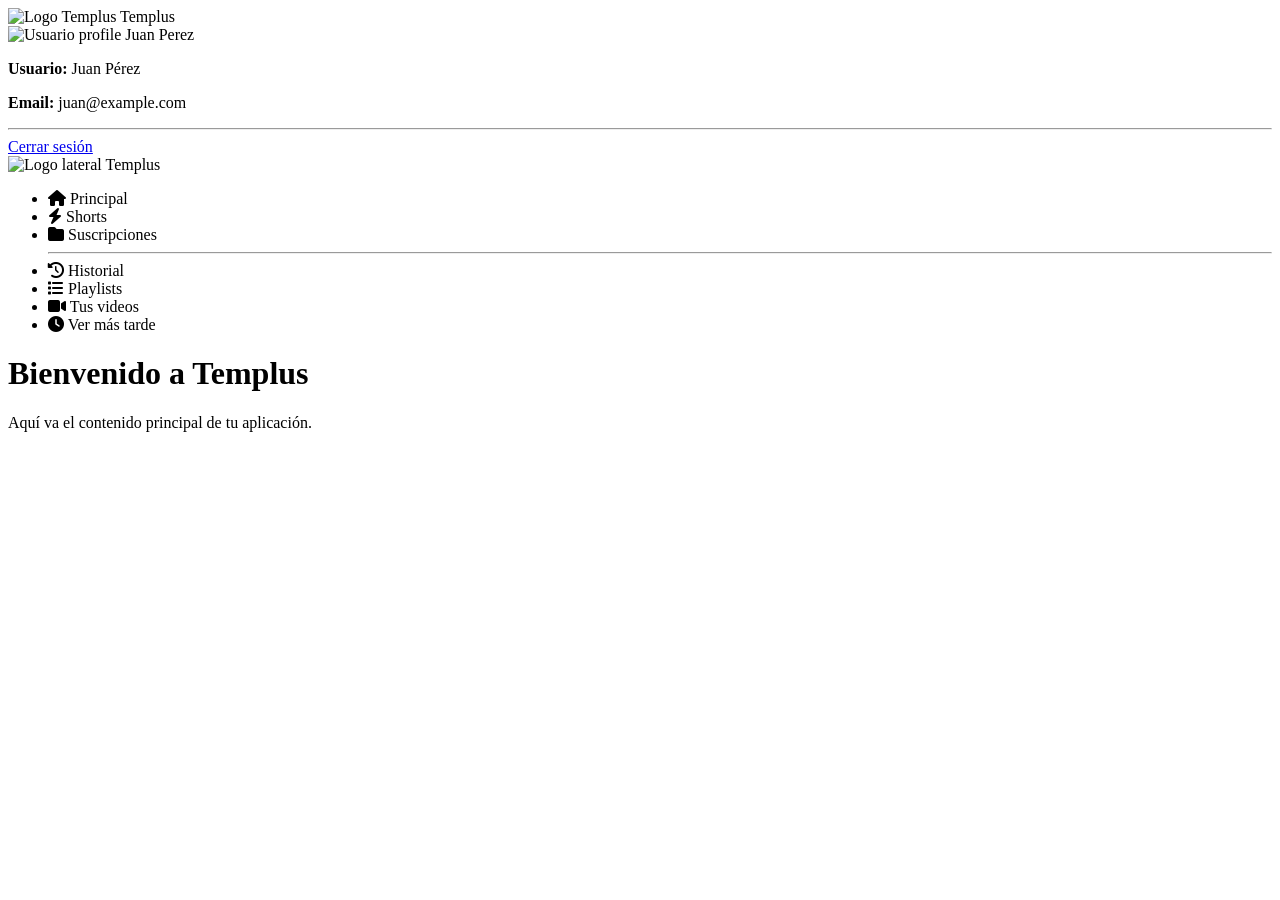
==== templus-main/pages/estudiante.html @ c8cb822f "Versión 2 del proyecto" ====
<!DOCTYPE html>
<html lang="es">
<head>
    <meta charset="UTF-8">
    <title>Templus</title>
    <link rel="stylesheet" href="estudiante.css">
    <link rel="stylesheet" href="https://cdnjs.cloudflare.com/ajax/libs/font-awesome/6.4.0/css/all.min.css">
</head>
<body>

    <!-- HEADER -->
    <header class="encabezado">
        <div class="logo-header">
            <img src="descarga.png" alt="Logo Templus">
            <span>Templus</span>
        </div>
        <div class="usuario-header" onclick="toggleMenu()">
    <img src="JUANPEREZ.avif" alt="Usuario">
    <span> profile Juan Perez</span>
    <div class="menu-desplegable" id="menuUsuario">
        <p><strong>Usuario:</strong> Juan Pérez</p>
        <p><strong>Email:</strong> juan@example.com</p>
        <hr>
        <a href="#">Cerrar sesión</a>
    </div>
</div>

    </header>

    <!-- MENÚ LATERAL -->
    <aside class="sidebar">
        <div class="logo">
            <img src="logo.png" alt="Logo lateral">
            <span>Templus</span>
        </div>
        <nav>
            <ul>
                <li><i class="fas fa-home"></i> Principal</li>
                <li><i class="fas fa-bolt"></i> Shorts</li>
                <li><i class="fas fa-folder"></i> Suscripciones</li>
                <hr>
                <li><i class="fas fa-history"></i> Historial</li>
                <li><i class="fas fa-list"></i> Playlists</li>
                <li><i class="fas fa-video"></i> Tus videos</li>
                <li><i class="fas fa-clock"></i> Ver más tarde</li>
            </ul>
        </nav>
    </aside>

    <!-- CONTENIDO PRINCIPAL -->
    <main class="contenido">
        <h1>Bienvenido a Templus</h1>
        <p>Aquí va el contenido principal de tu aplicación.</p>
    </main>

</body>
<script>
    function toggleMenu() {
        const menu = document.getElementById("menuUsuario");
        menu.style.display = (menu.style.display === "block") ? "none" : "block";
    }

    // Cerrar el menú si se hace clic fuera de él
    window.addEventListener("click", function(e) {
        const userBtn = document.querySelector(".usuario-header");
        const menu = document.getElementById("menuUsuario");

        if (!userBtn.contains(e.target)) {
            menu.style.display = "none";
        }
    });
</script>

</html>
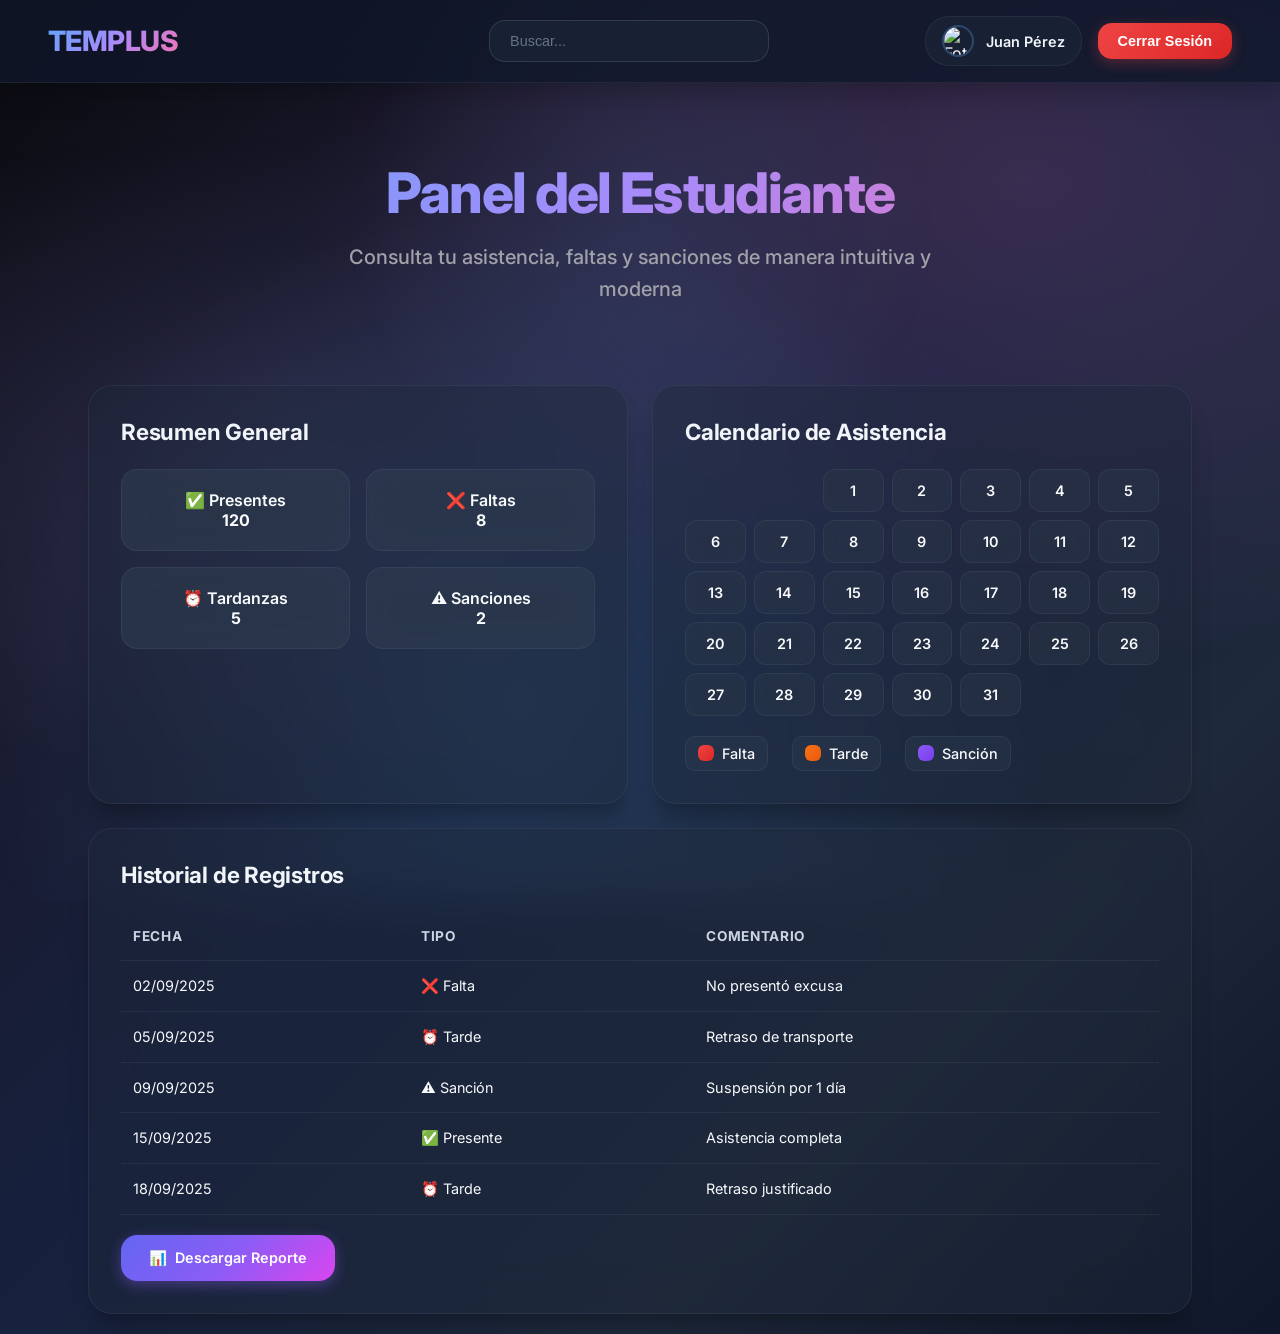
==== commit 5a69b844: "Agrego cambios de organizacion de carpetas" ====
--- a/templus-main/pages/estudiante.html
+++ b/templus-main/pages/estudiante.html
@@ -2,73 +2,86 @@
 <html lang="es">
 <head>
     <meta charset="UTF-8">
-    <title>Templus</title>
-    <link rel="stylesheet" href="estudiante.css">
-    <link rel="stylesheet" href="https://cdnjs.cloudflare.com/ajax/libs/font-awesome/6.4.0/css/all.min.css">
+    <meta name="viewport" content="width=device-width, initial-scale=1.0">
+    <title>Estudiante</title>
+    <link rel="stylesheet" href="../styles/estudiante.css">
 </head>
 <body>
+  <!-- NAVBAR -->
+  <nav>
+    <div class="logo">TEMPLUS</div>
+    <div class="nav-links">
+     
+    </div>
+    <input type="text" class="search-box" placeholder="Buscar...">
+    <div class="user-section">
+      <div class="user-info" onclick="toggleDropdown()">
+        <img src="https://i.pravatar.cc/150?img=3" alt="Foto Usuario">
+        <span class="user-name">Juan Pérez</span>
+      </div>
+      <button class="logout-btn">Cerrar Sesión</button>
+    </div>
+  </nav>
 
-    <!-- HEADER -->
-    <header class="encabezado">
-        <div class="logo-header">
-            <img src="descarga.png" alt="Logo Templus">
-            <span>Templus</span>
-        </div>
-        <div class="usuario-header" onclick="toggleMenu()">
-    <img src="JUANPEREZ.avif" alt="Usuario">
-    <span> profile Juan Perez</span>
-    <div class="menu-desplegable" id="menuUsuario">
-        <p><strong>Usuario:</strong> Juan Pérez</p>
-        <p><strong>Email:</strong> juan@example.com</p>
-        <hr>
-        <a href="#">Cerrar sesión</a>
-    </div>
-</div>
+  <!-- Dropdown con info estudiante -->
+  <div class="dropdown" id="dropdown">
+    <img src="https://i.pravatar.cc/150?img=3" alt="Foto Usuario">
+    <h3>Juan Pérez</h3>
+    <p><b>Documento:</b> 123456789</p>
+    <p><b>Correo:</b> juan.perez@correo.com</p>
+    <p><b>Grado:</b> 11°</p>
+    <p><b>Grupo:</b> A</p>
+    <p><b>Estado:</b> ✅ Activo</p>
+  </div>
 
-    </header>
+  <!-- HEADER DEL DASHBOARD -->
+  <header>
+    <h1>Panel del Estudiante</h1>
+    <p>Consulta tu asistencia, faltas y sanciones de manera intuitiva y moderna</p>
+  </header>
 
-    <!-- MENÚ LATERAL -->
-    <aside class="sidebar">
-        <div class="logo">
-            <img src="logo.png" alt="Logo lateral">
-            <span>Templus</span>
-        </div>
-        <nav>
-            <ul>
-                <li><i class="fas fa-home"></i> Principal</li>
-                <li><i class="fas fa-bolt"></i> Shorts</li>
-                <li><i class="fas fa-folder"></i> Suscripciones</li>
-                <hr>
-                <li><i class="fas fa-history"></i> Historial</li>
-                <li><i class="fas fa-list"></i> Playlists</li>
-                <li><i class="fas fa-video"></i> Tus videos</li>
-                <li><i class="fas fa-clock"></i> Ver más tarde</li>
-            </ul>
-        </nav>
-    </aside>
+  <!-- MAIN -->
+  <main class="container">
+    <!-- Resumen -->
+    <section class="card">
+      <h2>Resumen General</h2>
+      <div class="stats">
+        <div class="stat">✅ Presentes<br><strong>120</strong></div>
+        <div class="stat">❌ Faltas<br><strong>8</strong></div>
+        <div class="stat">⏰ Tardanzas<br><strong>5</strong></div>
+        <div class="stat">⚠️ Sanciones<br><strong>2</strong></div>
+      </div>
+    </section>
 
-    <!-- CONTENIDO PRINCIPAL -->
-    <main class="contenido">
-        <h1>Bienvenido a Templus</h1>
-        <p>Aquí va el contenido principal de tu aplicación.</p>
-    </main>
+    <!-- Calendario -->
+    <section class="card">
+      <h2>Calendario de Asistencia</h2>
+      <div id="calendar"></div>
+      <div class="legend">
+        <span><div style="background:linear-gradient(135deg, #ef4444, #dc2626);"></div> Falta</span>
+        <span><div style="background:linear-gradient(135deg, #f97316, #ea580c);"></div> Tarde</span>
+        <span><div style="background:linear-gradient(135deg, #8b5cf6, #7c3aed);"></div> Sanción</span>
+      </div>
+    </section>
 
+    <!-- Historial -->
+    <section class="card" style="grid-column: span 2;">
+      <h2>Historial de Registros</h2>
+      <table>
+        <tr><th>Fecha</th><th>Tipo</th><th>Comentario</th></tr>
+        <tr><td>02/09/2025</td><td>❌ Falta</td><td>No presentó excusa</td></tr>
+        <tr><td>05/09/2025</td><td>⏰ Tarde</td><td>Retraso de transporte</td></tr>
+        <tr><td>09/09/2025</td><td>⚠️ Sanción</td><td>Suspensión por 1 día</td></tr>
+        <tr><td>15/09/2025</td><td>✅ Presente</td><td>Asistencia completa</td></tr>
+        <tr><td>18/09/2025</td><td>⏰ Tarde</td><td>Retraso justificado</td></tr>
+      </table>
+      <a href="#" class="btn">
+        <span>📊</span>
+        Descargar Reporte
+      </a>
+    </section>
+  </main>
+    
+    <script src="../js/estudiante.js"></script>
 </body>
-<script>
-    function toggleMenu() {
-        const menu = document.getElementById("menuUsuario");
-        menu.style.display = (menu.style.display === "block") ? "none" : "block";
-    }
-
-    // Cerrar el menú si se hace clic fuera de él
-    window.addEventListener("click", function(e) {
-        const userBtn = document.querySelector(".usuario-header");
-        const menu = document.getElementById("menuUsuario");
-
-        if (!userBtn.contains(e.target)) {
-            menu.style.display = "none";
-        }
-    });
-</script>
-
-</html>
+</html>
--- a/templus-main/styles/estudiante.css
+++ b/templus-main/styles/estudiante.css
@@ -0,0 +1,591 @@
+@import url('https://fonts.googleapis.com/css2?family=Inter:wght@300;400;500;600;700;800&display=swap');
+    
+    * {
+      margin: 0;
+      padding: 0;
+      box-sizing: border-box;
+    }
+
+    body {
+      font-family: 'Inter', -apple-system, BlinkMacSystemFont, 'Segoe UI', Roboto, sans-serif;
+      background: linear-gradient(135deg, #0a0a0f 0%, #1a1a2e 25%, #16213e 50%, #1e293b 75%, #0f172a 100%);
+      color: #f8fafc;
+      overflow-x: hidden;
+      position: relative;
+    }
+
+    body::before {
+      content: '';
+      position: fixed;
+      top: 0;
+      left: 0;
+      width: 100%;
+      height: 100%;
+      background: 
+        radial-gradient(ellipse at 20% 50%, rgba(120, 119, 198, 0.15) 0%, transparent 50%),
+        radial-gradient(ellipse at 80% 20%, rgba(255, 119, 198, 0.15) 0%, transparent 50%),
+        radial-gradient(ellipse at 40% 80%, rgba(120, 200, 255, 0.15) 0%, transparent 50%);
+      pointer-events: none;
+      z-index: -1;
+    }
+
+    /* ====== NAVBAR ====== */
+    nav {
+      display: flex;
+      justify-content: space-between;
+      align-items: center;
+      padding: 16px 48px;
+      background: rgba(15, 23, 42, 0.8);
+      backdrop-filter: blur(24px);
+      border-bottom: 1px solid rgba(148, 163, 184, 0.1);
+      position: sticky;
+      top: 0;
+      z-index: 1000;
+      box-shadow: 0 4px 32px rgba(0, 0, 0, 0.3);
+    }
+
+    .logo {
+      font-size: 1.75rem;
+      font-weight: 800;
+      background: linear-gradient(135deg, #60a5fa, #a78bfa, #f472b6);
+      -webkit-background-clip: text;
+      -webkit-text-fill-color: transparent;
+      background-clip: text;
+      letter-spacing: -0.02em;
+      transition: all 0.3s ease;
+    }
+
+    .logo:hover {
+      transform: scale(1.05);
+      filter: drop-shadow(0 0 20px rgba(96, 165, 250, 0.5));
+    }
+
+    .nav-links {
+      display: flex;
+      gap: 32px;
+      align-items: center;
+    }
+
+    .nav-links a {
+      text-decoration: none;
+      color: #cbd5e1;
+      font-weight: 500;
+      font-size: 0.9rem;
+      position: relative;
+      padding: 8px 16px;
+      border-radius: 12px;
+      transition: all 0.3s cubic-bezier(0.4, 0, 0.2, 1);
+      letter-spacing: -0.01em;
+    }
+
+    .nav-links a::before {
+      content: '';
+      position: absolute;
+      top: 0;
+      left: 0;
+      right: 0;
+      bottom: 0;
+      background: linear-gradient(135deg, rgba(96, 165, 250, 0.1), rgba(167, 139, 250, 0.1));
+      border-radius: 12px;
+      opacity: 0;
+      transform: scale(0.8);
+      transition: all 0.3s cubic-bezier(0.4, 0, 0.2, 1);
+    }
+
+    .nav-links a:hover::before {
+      opacity: 1;
+      transform: scale(1);
+    }
+
+    .nav-links a:hover {
+      color: #f8fafc;
+      transform: translateY(-1px);
+    }
+
+    .search-box {
+      padding: 12px 20px;
+      border-radius: 16px;
+      border: 1px solid rgba(148, 163, 184, 0.2);
+      outline: none;
+      background: rgba(30, 41, 59, 0.6);
+      backdrop-filter: blur(16px);
+      color: #f8fafc;
+      font-size: 0.9rem;
+      transition: all 0.3s ease;
+      width: 280px;
+    }
+
+    .search-box::placeholder {
+      color: #64748b;
+    }
+
+    .search-box:focus {
+      border-color: rgba(96, 165, 250, 0.5);
+      box-shadow: 0 0 0 4px rgba(96, 165, 250, 0.1), 0 8px 25px rgba(0, 0, 0, 0.15);
+      transform: translateY(-1px);
+    }
+
+    /* ====== USER SECTION ====== */
+    .user-section {
+      display: flex;
+      align-items: center;
+      gap: 16px;
+    }
+
+    .user-info {
+      display: flex;
+      align-items: center;
+      background: rgba(30, 41, 59, 0.6);
+      backdrop-filter: blur(16px);
+      padding: 8px 16px;
+      border-radius: 24px;
+      cursor: pointer;
+      transition: all 0.3s cubic-bezier(0.4, 0, 0.2, 1);
+      border: 1px solid rgba(148, 163, 184, 0.1);
+    }
+
+    .user-info:hover {
+      background: rgba(51, 65, 85, 0.8);
+      transform: translateY(-2px);
+      box-shadow: 0 8px 25px rgba(0, 0, 0, 0.3);
+    }
+
+    .user-info img {
+      width: 32px;
+      height: 32px;
+      border-radius: 50%;
+      margin-right: 12px;
+      border: 2px solid rgba(96, 165, 250, 0.3);
+      transition: all 0.3s ease;
+    }
+
+    .user-info:hover img {
+      border-color: rgba(96, 165, 250, 0.6);
+      box-shadow: 0 0 20px rgba(96, 165, 250, 0.3);
+    }
+
+    .user-name {
+      font-weight: 600;
+      font-size: 0.9rem;
+      color: #f1f5f9;
+    }
+
+    .logout-btn {
+      background: linear-gradient(135deg, #ef4444, #dc2626);
+      border: none;
+      padding: 10px 20px;
+      border-radius: 14px;
+      color: white;
+      cursor: pointer;
+      font-weight: 600;
+      font-size: 0.9rem;
+      transition: all 0.3s cubic-bezier(0.4, 0, 0.2, 1);
+      box-shadow: 0 4px 14px rgba(239, 68, 68, 0.3);
+    }
+
+    .logout-btn:hover {
+      transform: translateY(-2px);
+      box-shadow: 0 8px 25px rgba(239, 68, 68, 0.4);
+      filter: brightness(1.1);
+    }
+
+    /* ====== DROPDOWN ====== */
+    .dropdown {
+      position: absolute;
+      top: 80px;
+      right: 48px;
+      background: rgba(15, 23, 42, 0.95);
+      backdrop-filter: blur(24px);
+      padding: 24px;
+      border-radius: 20px;
+      display: none;
+      width: 280px;
+      box-shadow: 
+        0 20px 25px -5px rgba(0, 0, 0, 0.4), 
+        0 10px 10px -5px rgba(0, 0, 0, 0.2),
+        0 0 0 1px rgba(148, 163, 184, 0.1);
+      animation: fadeIn 0.4s cubic-bezier(0.4, 0, 0.2, 1);
+    }
+
+    .dropdown img {
+      width: 80px;
+      height: 80px;
+      border-radius: 50%;
+      display: block;
+      margin: 0 auto 16px;
+      border: 3px solid rgba(96, 165, 250, 0.3);
+      box-shadow: 0 8px 25px rgba(0, 0, 0, 0.3);
+    }
+
+    .dropdown h3 {
+      text-align: center;
+      margin: 8px 0;
+      font-size: 1.2rem;
+      font-weight: 700;
+      color: #f1f5f9;
+    }
+
+    .dropdown p {
+      margin: 8px 0;
+      font-size: 0.9rem;
+      color: #cbd5e1;
+      font-weight: 500;
+    }
+
+    .dropdown p b {
+      color: #f1f5f9;
+    }
+
+    @keyframes fadeIn {
+      from { 
+        opacity: 0; 
+        transform: translateY(-20px) scale(0.95); 
+      }
+      to { 
+        opacity: 1; 
+        transform: translateY(0) scale(1); 
+      }
+    }
+
+    /* ====== HEADER DEL DASHBOARD ====== */
+    header {
+      text-align: center;
+      padding: 80px 20px 60px;
+      position: relative;
+    }
+
+    header::before {
+      content: '';
+      position: absolute;
+      top: 50%;
+      left: 50%;
+      transform: translate(-50%, -50%);
+      width: 600px;
+      height: 600px;
+      background: radial-gradient(circle, rgba(96, 165, 250, 0.1) 0%, transparent 70%);
+      border-radius: 50%;
+      z-index: -1;
+      animation: pulse 4s ease-in-out infinite;
+    }
+
+    @keyframes pulse {
+      0%, 100% { transform: translate(-50%, -50%) scale(1); opacity: 0.5; }
+      50% { transform: translate(-50%, -50%) scale(1.1); opacity: 0.8; }
+    }
+
+    header h1 {
+      font-size: 3.5rem;
+      font-weight: 800;
+      background: linear-gradient(135deg, #60a5fa 0%, #a78bfa 50%, #f472b6 100%);
+      -webkit-background-clip: text;
+      -webkit-text-fill-color: transparent;
+      background-clip: text;
+      margin: 0 0 16px 0;
+      letter-spacing: -0.03em;
+      line-height: 1.1;
+      animation: slideInUp 0.8s cubic-bezier(0.4, 0, 0.2, 1);
+      position: relative;
+    }
+
+    header h1::before {
+      content: '📌';
+      position: absolute;
+      left: -60px;
+      top: 50%;
+      transform: translateY(-50%);
+      font-size: 2rem;
+      animation: float 3s ease-in-out infinite;
+    }
+
+    @keyframes float {
+      0%, 100% { transform: translateY(-50%) translateX(0px); }
+      50% { transform: translateY(-50%) translateX(10px); }
+    }
+
+    @keyframes slideInUp {
+      from {
+        opacity: 0;
+        transform: translateY(30px);
+      }
+      to {
+        opacity: 1;
+        transform: translateY(0);
+      }
+    }
+
+    header p {
+      font-size: 1.25rem;
+      color: #a1a1aa;
+      font-weight: 500;
+      max-width: 600px;
+      margin: 0 auto;
+      line-height: 1.6;
+      animation: slideInUp 0.8s cubic-bezier(0.4, 0, 0.2, 1) 0.2s both;
+    }
+
+    /* ====== MAIN ====== */
+    .container {
+      padding: 20px 48px;
+      max-width: 1200px;
+      margin: auto;
+      display: grid;
+      grid-template-columns: 1fr 1fr;
+      gap: 24px;
+    }
+
+    .card {
+      background: rgba(30, 41, 59, 0.4);
+      backdrop-filter: blur(24px);
+      border: 1px solid rgba(148, 163, 184, 0.1);
+      border-radius: 24px;
+      padding: 32px;
+      box-shadow: 
+        0 20px 25px -5px rgba(0, 0, 0, 0.2),
+        0 10px 10px -5px rgba(0, 0, 0, 0.1);
+      transition: all 0.4s cubic-bezier(0.4, 0, 0.2, 1);
+      position: relative;
+      overflow: hidden;
+    }
+
+    .card::before {
+      content: '';
+      position: absolute;
+      top: 0;
+      left: 0;
+      right: 0;
+      bottom: 0;
+      background: linear-gradient(135deg, rgba(96, 165, 250, 0.05) 0%, rgba(167, 139, 250, 0.05) 100%);
+      opacity: 0;
+      transition: all 0.3s ease;
+      z-index: -1;
+    }
+
+    .card:hover {
+      transform: translateY(-8px);
+      box-shadow: 
+        0 32px 64px -12px rgba(0, 0, 0, 0.35),
+        0 20px 25px -5px rgba(0, 0, 0, 0.2);
+      border-color: rgba(96, 165, 250, 0.2);
+    }
+
+    .card:hover::before {
+      opacity: 1;
+    }
+
+    .card h2 {
+      margin: 0 0 24px 0;
+      font-size: 1.4rem;
+      font-weight: 700;
+      color: #f1f5f9;
+      letter-spacing: -0.01em;
+    }
+
+    /* ====== Resumen ====== */
+    .stats {
+      display: grid;
+      grid-template-columns: 1fr 1fr;
+      gap: 16px;
+    }
+
+    .stat {
+      text-align: center;
+      background: rgba(51, 65, 85, 0.5);
+      backdrop-filter: blur(16px);
+      padding: 20px 16px;
+      border-radius: 16px;
+      font-weight: 600;
+      border: 1px solid rgba(148, 163, 184, 0.1);
+      transition: all 0.3s cubic-bezier(0.4, 0, 0.2, 1);
+      position: relative;
+      overflow: hidden;
+    }
+
+    .stat::before {
+      content: '';
+      position: absolute;
+      top: 0;
+      left: 0;
+      right: 0;
+      height: 3px;
+      background: linear-gradient(90deg, #60a5fa, #a78bfa);
+      transform: translateX(-100%);
+      transition: transform 0.6s ease;
+    }
+
+    .stat:hover::before {
+      transform: translateX(0);
+    }
+
+    .stat:hover {
+      transform: translateY(-4px);
+      background: rgba(51, 65, 85, 0.8);
+      box-shadow: 0 12px 25px rgba(0, 0, 0, 0.25);
+    }
+
+    /* ====== Calendario ====== */
+    #calendar {
+      display: grid;
+      grid-template-columns: repeat(7, 1fr);
+      gap: 8px;
+      margin-bottom: 20px;
+    }
+
+    .day {
+      padding: 12px;
+      border-radius: 12px;
+      text-align: center;
+      font-size: 0.9rem;
+      font-weight: 600;
+      background: rgba(51, 65, 85, 0.3);
+      backdrop-filter: blur(8px);
+      border: 1px solid rgba(148, 163, 184, 0.1);
+      transition: all 0.3s cubic-bezier(0.4, 0, 0.2, 1);
+      cursor: pointer;
+      position: relative;
+    }
+
+    .day:hover {
+      transform: scale(1.1);
+      background: rgba(96, 165, 250, 0.2);
+      border-color: rgba(96, 165, 250, 0.3);
+      box-shadow: 0 8px 25px rgba(96, 165, 250, 0.2);
+    }
+
+    .day.falta { 
+      background: linear-gradient(135deg, rgba(239, 68, 68, 0.2), rgba(220, 38, 38, 0.2)); 
+      color: #fca5a5; 
+      border-color: rgba(239, 68, 68, 0.3);
+    }
+    .day.tarde { 
+      background: linear-gradient(135deg, rgba(249, 115, 22, 0.2), rgba(234, 88, 12, 0.2)); 
+      color: #fed7aa; 
+      border-color: rgba(249, 115, 22, 0.3);
+    }
+    .day.sancion { 
+      background: linear-gradient(135deg, rgba(139, 92, 246, 0.2), rgba(124, 58, 237, 0.2)); 
+      color: #d8b4fe; 
+      border-color: rgba(139, 92, 246, 0.3);
+    }
+
+    .legend {
+      margin-top: 20px;
+      display: flex;
+      gap: 24px;
+      flex-wrap: wrap;
+      font-size: 0.9rem;
+      font-weight: 500;
+    }
+
+    .legend span {
+      display: flex;
+      align-items: center;
+      gap: 8px;
+      padding: 8px 12px;
+      background: rgba(51, 65, 85, 0.3);
+      border-radius: 10px;
+      border: 1px solid rgba(148, 163, 184, 0.1);
+    }
+
+    .legend div {
+      width: 16px;
+      height: 16px;
+      border-radius: 6px;
+    }
+
+    /* ====== Tabla ====== */
+    table {
+      width: 100%;
+      border-collapse: collapse;
+      font-size: 0.9rem;
+    }
+
+    th, td {
+      padding: 16px 12px;
+      border-bottom: 1px solid rgba(148, 163, 184, 0.1);
+      text-align: left;
+    }
+
+    th {
+      color: #cbd5e1;
+      font-weight: 700;
+      font-size: 0.85rem;
+      text-transform: uppercase;
+      letter-spacing: 0.05em;
+    }
+
+    tr {
+      transition: all 0.3s ease;
+    }
+
+    tr:hover {
+      background: rgba(96, 165, 250, 0.08);
+      transform: translateX(4px);
+    }
+
+    /* ====== Botón ====== */
+    .btn {
+      display: inline-flex;
+      align-items: center;
+      gap: 8px;
+      margin-top: 20px;
+      padding: 14px 28px;
+      background: linear-gradient(135deg, #6366f1, #8b5cf6, #d946ef);
+      border: none;
+      border-radius: 16px;
+      color: white;
+      font-weight: 600;
+      font-size: 0.9rem;
+      text-decoration: none;
+      transition: all 0.3s cubic-bezier(0.4, 0, 0.2, 1);
+      box-shadow: 0 4px 14px rgba(139, 92, 246, 0.4);
+      position: relative;
+      overflow: hidden;
+    }
+
+    .btn::before {
+      content: '';
+      position: absolute;
+      top: 0;
+      left: -100%;
+      width: 100%;
+      height: 100%;
+      background: linear-gradient(90deg, transparent, rgba(255,255,255,0.2), transparent);
+      transition: left 0.5s ease;
+    }
+
+    .btn:hover::before {
+      left: 100%;
+    }
+
+    .btn:hover {
+      transform: translateY(-3px);
+      box-shadow: 0 12px 25px rgba(139, 92, 246, 0.5);
+    }
+
+    /* ====== Responsive ====== */
+    @media (max-width: 768px) {
+      nav {
+        padding: 12px 20px;
+      }
+      
+      .container {
+        padding: 20px;
+        grid-template-columns: 1fr;
+        gap: 16px;
+      }
+      
+      header h1 {
+        font-size: 2.5rem;
+      }
+      
+      header h1::before {
+        left: -40px;
+        font-size: 1.5rem;
+      }
+      
+      .dropdown {
+        right: 20px;
+        width: calc(100vw - 40px);
+        max-width: 280px;
+      }
+    }
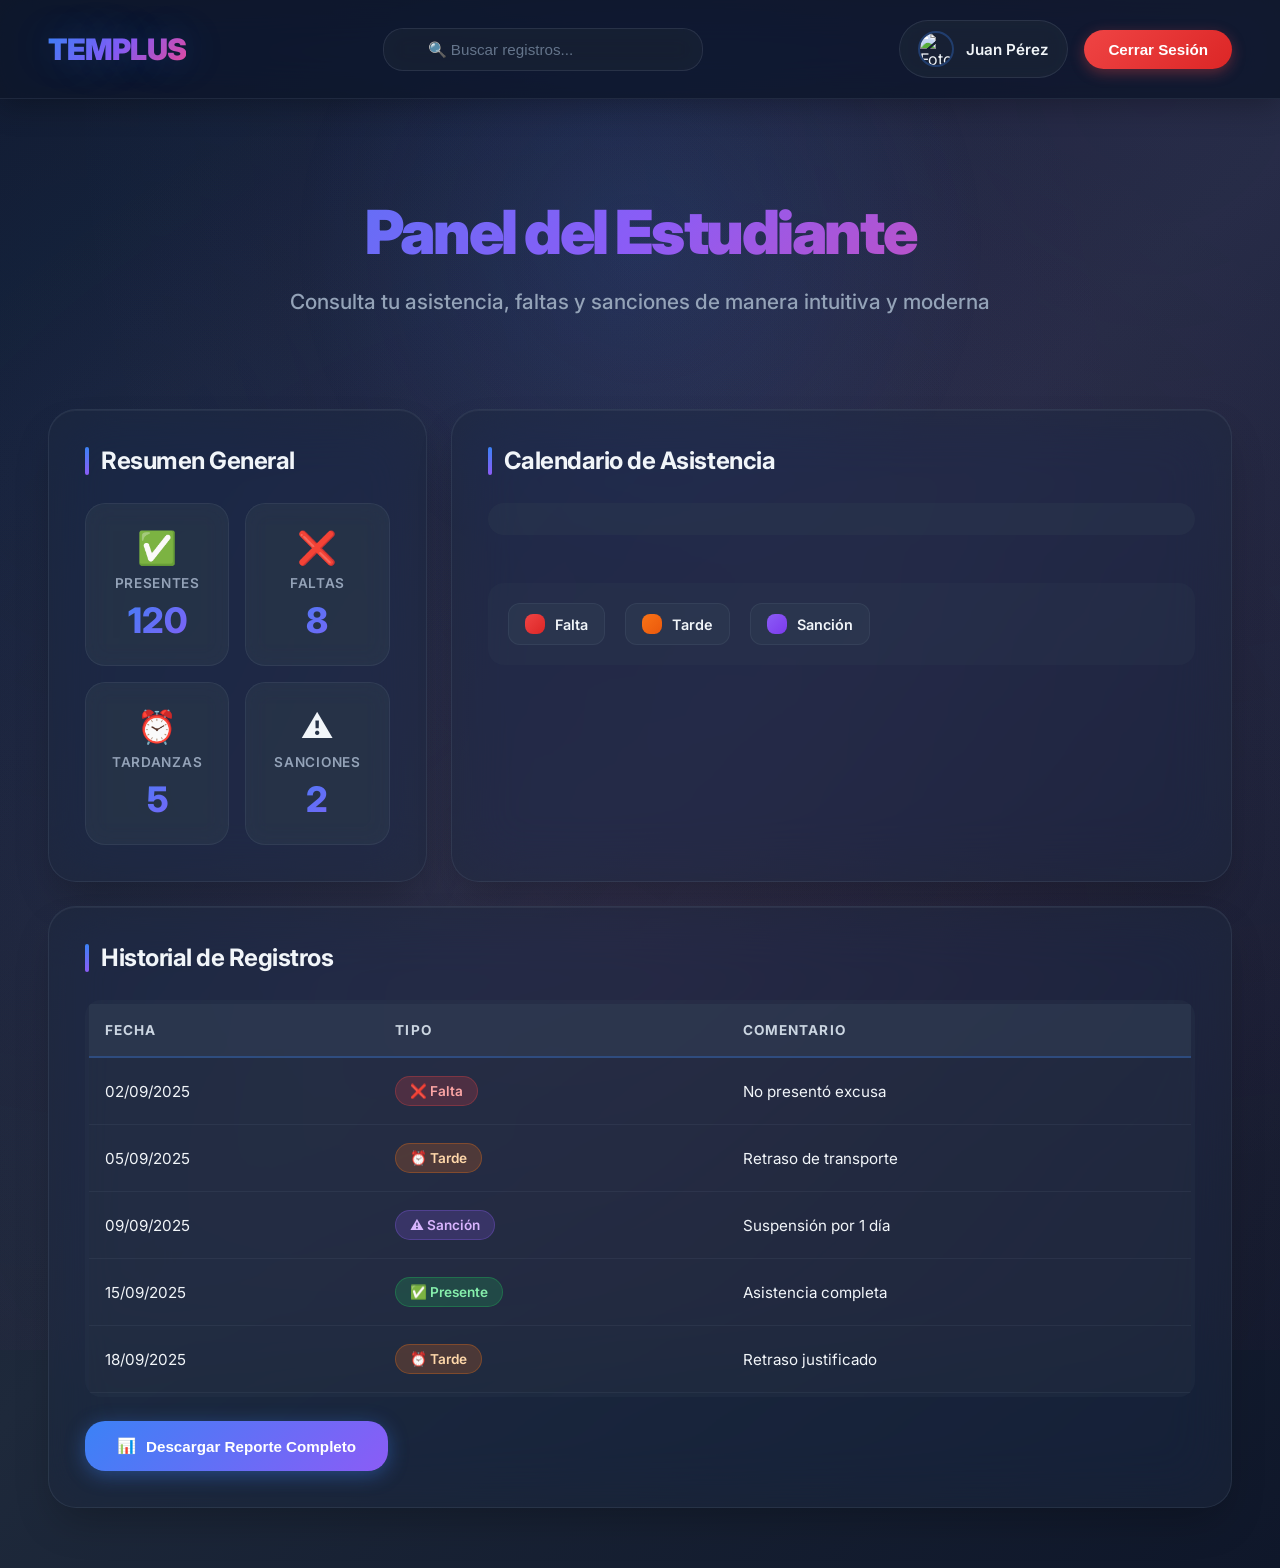
==== commit afdb40c5: "cambios en estudiante" ====
--- a/templus-main/pages/estudiante.html
+++ b/templus-main/pages/estudiante.html
@@ -3,85 +3,140 @@
 <head>
     <meta charset="UTF-8">
     <meta name="viewport" content="width=device-width, initial-scale=1.0">
-    <title>Estudiante</title>
+    <title>Panel Estudiante - TEMPLUS</title>
     <link rel="stylesheet" href="../styles/estudiante.css">
 </head>
 <body>
-  <!-- NAVBAR -->
-  <nav>
-    <div class="logo">TEMPLUS</div>
-    <div class="nav-links">
-     
+    <!-- NAVBAR -->
+    <nav>
+        <div class="logo">TEMPLUS</div>
+        <input type="text" class="search-box" placeholder="🔍 Buscar registros...">
+        <div class="user-section">
+            <div class="user-info" onclick="toggleDropdown()">
+                <img src="https://i.pravatar.cc/150?img=3" alt="Foto Usuario">
+                <span class="user-name">Juan Pérez</span>
+            </div>
+            <button class="logout-btn">Cerrar Sesión</button>
+        </div>
+    </nav>
+
+    <!-- Dropdown con info estudiante -->
+    <div class="dropdown" id="dropdown">
+        <img src="https://i.pravatar.cc/150?img=3" alt="Foto Usuario">
+        <h3>Juan Pérez</h3>
+        <p><b>Documento:</b> 123456789</p>
+        <p><b>Correo:</b> juan.perez@correo.com</p>
+        <p><b>Grado:</b> 11°</p>
+        <p><b>Grupo:</b> A</p>
+        <p><b>Estado:</b> ✅ Activo</p>
     </div>
-    <input type="text" class="search-box" placeholder="Buscar...">
-    <div class="user-section">
-      <div class="user-info" onclick="toggleDropdown()">
-        <img src="https://i.pravatar.cc/150?img=3" alt="Foto Usuario">
-        <span class="user-name">Juan Pérez</span>
-      </div>
-      <button class="logout-btn">Cerrar Sesión</button>
-    </div>
-  </nav>
 
-  <!-- Dropdown con info estudiante -->
-  <div class="dropdown" id="dropdown">
-    <img src="https://i.pravatar.cc/150?img=3" alt="Foto Usuario">
-    <h3>Juan Pérez</h3>
-    <p><b>Documento:</b> 123456789</p>
-    <p><b>Correo:</b> juan.perez@correo.com</p>
-    <p><b>Grado:</b> 11°</p>
-    <p><b>Grupo:</b> A</p>
-    <p><b>Estado:</b> ✅ Activo</p>
-  </div>
+    <!-- HEADER -->
+    <header>
+        <h1>Panel del Estudiante</h1>
+        <p>Consulta tu asistencia, faltas y sanciones de manera intuitiva y moderna</p>
+    </header>
 
-  <!-- HEADER DEL DASHBOARD -->
-  <header>
-    <h1>Panel del Estudiante</h1>
-    <p>Consulta tu asistencia, faltas y sanciones de manera intuitiva y moderna</p>
-  </header>
+    <!-- MAIN -->
+    <main class="container">
+        <!-- Resumen -->
+        <section class="card card-summary">
+            <h2>Resumen General</h2>
+            <div class="stats">
+                <div class="stat">
+                    <span class="stat-icon">✅</span>
+                    <div class="stat-label">Presentes</div>
+                    <div class="stat-value">120</div>
+                </div>
+                <div class="stat">
+                    <span class="stat-icon">❌</span>
+                    <div class="stat-label">Faltas</div>
+                    <div class="stat-value">8</div>
+                </div>
+                <div class="stat">
+                    <span class="stat-icon">⏰</span>
+                    <div class="stat-label">Tardanzas</div>
+                    <div class="stat-value">5</div>
+                </div>
+                <div class="stat">
+                    <span class="stat-icon">⚠️</span>
+                    <div class="stat-label">Sanciones</div>
+                    <div class="stat-value">2</div>
+                </div>
+            </div>
+        </section>
 
-  <!-- MAIN -->
-  <main class="container">
-    <!-- Resumen -->
-    <section class="card">
-      <h2>Resumen General</h2>
-      <div class="stats">
-        <div class="stat">✅ Presentes<br><strong>120</strong></div>
-        <div class="stat">❌ Faltas<br><strong>8</strong></div>
-        <div class="stat">⏰ Tardanzas<br><strong>5</strong></div>
-        <div class="stat">⚠️ Sanciones<br><strong>2</strong></div>
-      </div>
-    </section>
+        <!-- Calendario -->
+        <section class="card card-calendar">
+            <h2>Calendario de Asistencia</h2>
+            <div class="calendar-header">
+                <div class="calendar-month" id="currentMonth"></div>
+            </div>
+            <div id="calendar"></div>
+            <div class="legend">
+                <div class="legend-item">
+                    <div class="legend-color" style="background:linear-gradient(135deg, #ef4444, #dc2626);"></div>
+                    <span>Falta</span>
+                </div>
+                <div class="legend-item">
+                    <div class="legend-color" style="background:linear-gradient(135deg, #f97316, #ea580c);"></div>
+                    <span>Tarde</span>
+                </div>
+                <div class="legend-item">
+                    <div class="legend-color" style="background:linear-gradient(135deg, #8b5cf6, #7c3aed);"></div>
+                    <span>Sanción</span>
+                </div>
+            </div>
+        </section>
 
-    <!-- Calendario -->
-    <section class="card">
-      <h2>Calendario de Asistencia</h2>
-      <div id="calendar"></div>
-      <div class="legend">
-        <span><div style="background:linear-gradient(135deg, #ef4444, #dc2626);"></div> Falta</span>
-        <span><div style="background:linear-gradient(135deg, #f97316, #ea580c);"></div> Tarde</span>
-        <span><div style="background:linear-gradient(135deg, #8b5cf6, #7c3aed);"></div> Sanción</span>
-      </div>
-    </section>
+        <!-- Historial -->
+        <section class="card card-history">
+            <h2>Historial de Registros</h2>
+            <div class="table-container">
+                <table>
+                    <thead>
+                        <tr>
+                            <th>Fecha</th>
+                            <th>Tipo</th>
+                            <th>Comentario</th>
+                        </tr>
+                    </thead>
+                    <tbody>
+                        <tr>
+                            <td>02/09/2025</td>
+                            <td><span class="type-badge falta">❌ Falta</span></td>
+                            <td>No presentó excusa</td>
+                        </tr>
+                        <tr>
+                            <td>05/09/2025</td>
+                            <td><span class="type-badge tarde">⏰ Tarde</span></td>
+                            <td>Retraso de transporte</td>
+                        </tr>
+                        <tr>
+                            <td>09/09/2025</td>
+                            <td><span class="type-badge sancion">⚠️ Sanción</span></td>
+                            <td>Suspensión por 1 día</td>
+                        </tr>
+                        <tr>
+                            <td>15/09/2025</td>
+                            <td><span class="type-badge presente">✅ Presente</span></td>
+                            <td>Asistencia completa</td>
+                        </tr>
+                        <tr>
+                            <td>18/09/2025</td>
+                            <td><span class="type-badge tarde">⏰ Tarde</span></td>
+                            <td>Retraso justificado</td>
+                        </tr>
+                    </tbody>
+                </table>
+            </div>
+            <button class="btn">
+                <span>📊</span>
+                Descargar Reporte Completo
+            </button>
+        </section>
+    </main>
 
-    <!-- Historial -->
-    <section class="card" style="grid-column: span 2;">
-      <h2>Historial de Registros</h2>
-      <table>
-        <tr><th>Fecha</th><th>Tipo</th><th>Comentario</th></tr>
-        <tr><td>02/09/2025</td><td>❌ Falta</td><td>No presentó excusa</td></tr>
-        <tr><td>05/09/2025</td><td>⏰ Tarde</td><td>Retraso de transporte</td></tr>
-        <tr><td>09/09/2025</td><td>⚠️ Sanción</td><td>Suspensión por 1 día</td></tr>
-        <tr><td>15/09/2025</td><td>✅ Presente</td><td>Asistencia completa</td></tr>
-        <tr><td>18/09/2025</td><td>⏰ Tarde</td><td>Retraso justificado</td></tr>
-      </table>
-      <a href="#" class="btn">
-        <span>📊</span>
-        Descargar Reporte
-      </a>
-    </section>
-  </main>
-    
-    <script src="../js/estudiante.js"></script>
+    <script src="js/estudiante.js"></script>
 </body>
 </html>
--- a/templus-main/styles/estudiante.css
+++ b/templus-main/styles/estudiante.css
@@ -1,591 +1,695 @@
-@import url('https://fonts.googleapis.com/css2?family=Inter:wght@300;400;500;600;700;800&display=swap');
-    
-    * {
-      margin: 0;
-      padding: 0;
-      box-sizing: border-box;
-    }
-
-    body {
-      font-family: 'Inter', -apple-system, BlinkMacSystemFont, 'Segoe UI', Roboto, sans-serif;
-      background: linear-gradient(135deg, #0a0a0f 0%, #1a1a2e 25%, #16213e 50%, #1e293b 75%, #0f172a 100%);
-      color: #f8fafc;
-      overflow-x: hidden;
-      position: relative;
-    }
-
-    body::before {
-      content: '';
-      position: fixed;
-      top: 0;
-      left: 0;
-      width: 100%;
-      height: 100%;
-      background: 
-        radial-gradient(ellipse at 20% 50%, rgba(120, 119, 198, 0.15) 0%, transparent 50%),
-        radial-gradient(ellipse at 80% 20%, rgba(255, 119, 198, 0.15) 0%, transparent 50%),
-        radial-gradient(ellipse at 40% 80%, rgba(120, 200, 255, 0.15) 0%, transparent 50%);
-      pointer-events: none;
-      z-index: -1;
-    }
-
-    /* ====== NAVBAR ====== */
-    nav {
-      display: flex;
-      justify-content: space-between;
-      align-items: center;
-      padding: 16px 48px;
-      background: rgba(15, 23, 42, 0.8);
-      backdrop-filter: blur(24px);
-      border-bottom: 1px solid rgba(148, 163, 184, 0.1);
-      position: sticky;
-      top: 0;
-      z-index: 1000;
-      box-shadow: 0 4px 32px rgba(0, 0, 0, 0.3);
-    }
-
-    .logo {
-      font-size: 1.75rem;
-      font-weight: 800;
-      background: linear-gradient(135deg, #60a5fa, #a78bfa, #f472b6);
-      -webkit-background-clip: text;
-      -webkit-text-fill-color: transparent;
-      background-clip: text;
-      letter-spacing: -0.02em;
-      transition: all 0.3s ease;
-    }
-
-    .logo:hover {
-      transform: scale(1.05);
-      filter: drop-shadow(0 0 20px rgba(96, 165, 250, 0.5));
-    }
-
-    .nav-links {
-      display: flex;
-      gap: 32px;
-      align-items: center;
-    }
-
-    .nav-links a {
-      text-decoration: none;
-      color: #cbd5e1;
-      font-weight: 500;
-      font-size: 0.9rem;
-      position: relative;
-      padding: 8px 16px;
-      border-radius: 12px;
-      transition: all 0.3s cubic-bezier(0.4, 0, 0.2, 1);
-      letter-spacing: -0.01em;
-    }
-
-    .nav-links a::before {
-      content: '';
-      position: absolute;
-      top: 0;
-      left: 0;
-      right: 0;
-      bottom: 0;
-      background: linear-gradient(135deg, rgba(96, 165, 250, 0.1), rgba(167, 139, 250, 0.1));
-      border-radius: 12px;
-      opacity: 0;
-      transform: scale(0.8);
-      transition: all 0.3s cubic-bezier(0.4, 0, 0.2, 1);
-    }
-
-    .nav-links a:hover::before {
-      opacity: 1;
-      transform: scale(1);
-    }
-
-    .nav-links a:hover {
-      color: #f8fafc;
-      transform: translateY(-1px);
-    }
-
-    .search-box {
-      padding: 12px 20px;
-      border-radius: 16px;
-      border: 1px solid rgba(148, 163, 184, 0.2);
-      outline: none;
-      background: rgba(30, 41, 59, 0.6);
-      backdrop-filter: blur(16px);
-      color: #f8fafc;
-      font-size: 0.9rem;
-      transition: all 0.3s ease;
-      width: 280px;
-    }
-
-    .search-box::placeholder {
-      color: #64748b;
-    }
-
-    .search-box:focus {
-      border-color: rgba(96, 165, 250, 0.5);
-      box-shadow: 0 0 0 4px rgba(96, 165, 250, 0.1), 0 8px 25px rgba(0, 0, 0, 0.15);
-      transform: translateY(-1px);
-    }
-
-    /* ====== USER SECTION ====== */
-    .user-section {
-      display: flex;
-      align-items: center;
-      gap: 16px;
-    }
-
-    .user-info {
-      display: flex;
-      align-items: center;
-      background: rgba(30, 41, 59, 0.6);
-      backdrop-filter: blur(16px);
-      padding: 8px 16px;
-      border-radius: 24px;
-      cursor: pointer;
-      transition: all 0.3s cubic-bezier(0.4, 0, 0.2, 1);
-      border: 1px solid rgba(148, 163, 184, 0.1);
-    }
-
-    .user-info:hover {
-      background: rgba(51, 65, 85, 0.8);
-      transform: translateY(-2px);
-      box-shadow: 0 8px 25px rgba(0, 0, 0, 0.3);
-    }
-
-    .user-info img {
-      width: 32px;
-      height: 32px;
-      border-radius: 50%;
-      margin-right: 12px;
-      border: 2px solid rgba(96, 165, 250, 0.3);
-      transition: all 0.3s ease;
-    }
-
-    .user-info:hover img {
-      border-color: rgba(96, 165, 250, 0.6);
-      box-shadow: 0 0 20px rgba(96, 165, 250, 0.3);
-    }
-
-    .user-name {
-      font-weight: 600;
-      font-size: 0.9rem;
-      color: #f1f5f9;
-    }
-
-    .logout-btn {
-      background: linear-gradient(135deg, #ef4444, #dc2626);
-      border: none;
-      padding: 10px 20px;
-      border-radius: 14px;
-      color: white;
-      cursor: pointer;
-      font-weight: 600;
-      font-size: 0.9rem;
-      transition: all 0.3s cubic-bezier(0.4, 0, 0.2, 1);
-      box-shadow: 0 4px 14px rgba(239, 68, 68, 0.3);
-    }
-
-    .logout-btn:hover {
-      transform: translateY(-2px);
-      box-shadow: 0 8px 25px rgba(239, 68, 68, 0.4);
-      filter: brightness(1.1);
-    }
-
-    /* ====== DROPDOWN ====== */
-    .dropdown {
-      position: absolute;
-      top: 80px;
-      right: 48px;
-      background: rgba(15, 23, 42, 0.95);
-      backdrop-filter: blur(24px);
-      padding: 24px;
-      border-radius: 20px;
-      display: none;
-      width: 280px;
-      box-shadow: 
-        0 20px 25px -5px rgba(0, 0, 0, 0.4), 
-        0 10px 10px -5px rgba(0, 0, 0, 0.2),
+@import url('https://fonts.googleapis.com/css2?family=Inter:wght@300;400;500;600;700;800;900&display=swap');
+
+* {
+    margin: 0;
+    padding: 0;
+    box-sizing: border-box;
+}
+
+body {
+    font-family: 'Inter', -apple-system, BlinkMacSystemFont, 'Segoe UI', sans-serif;
+    background: linear-gradient(135deg, #0f172a 0%, #1e293b 50%, #0f172a 100%);
+    color: #f1f5f9;
+    min-height: 100vh;
+    position: relative;
+    overflow-x: hidden;
+}
+
+body::before {
+    content: '';
+    position: fixed;
+    top: -50%;
+    left: -50%;
+    width: 200%;
+    height: 200%;
+    background: 
+        radial-gradient(circle at 30% 50%, rgba(59, 130, 246, 0.08) 0%, transparent 50%),
+        radial-gradient(circle at 70% 30%, rgba(168, 85, 247, 0.08) 0%, transparent 50%),
+        radial-gradient(circle at 50% 80%, rgba(236, 72, 153, 0.08) 0%, transparent 50%);
+    animation: gradientShift 20s ease infinite;
+    pointer-events: none;
+}
+
+@keyframes gradientShift {
+    0%, 100% { transform: translate(0, 0) rotate(0deg); }
+    50% { transform: translate(5%, 5%) rotate(180deg); }
+}
+
+/* ====== NAVBAR ====== */
+nav {
+    display: flex;
+    justify-content: space-between;
+    align-items: center;
+    padding: 20px 48px;
+    background: rgba(15, 23, 42, 0.85);
+    backdrop-filter: blur(20px) saturate(180%);
+    border-bottom: 1px solid rgba(148, 163, 184, 0.12);
+    position: sticky;
+    top: 0;
+    z-index: 1000;
+    box-shadow: 0 4px 30px rgba(0, 0, 0, 0.3);
+}
+
+.logo {
+    font-size: 1.85rem;
+    font-weight: 900;
+    background: linear-gradient(135deg, #3b82f6, #8b5cf6, #ec4899);
+    -webkit-background-clip: text;
+    -webkit-text-fill-color: transparent;
+    background-clip: text;
+    letter-spacing: -0.03em;
+    transition: all 0.3s ease;
+    cursor: pointer;
+    text-shadow: 0 0 40px rgba(59, 130, 246, 0.3);
+}
+
+.logo:hover {
+    transform: scale(1.05);
+    filter: brightness(1.2);
+}
+
+.search-box {
+    padding: 12px 24px 12px 44px;
+    border-radius: 20px;
+    border: 1px solid rgba(148, 163, 184, 0.15);
+    outline: none;
+    background: rgba(30, 41, 59, 0.5);
+    backdrop-filter: blur(12px);
+    color: #f1f5f9;
+    font-size: 0.95rem;
+    transition: all 0.3s ease;
+    width: 320px;
+}
+
+.search-box::placeholder {
+    color: #64748b;
+}
+
+.search-box:focus {
+    border-color: rgba(59, 130, 246, 0.5);
+    background: rgba(30, 41, 59, 0.7);
+    box-shadow: 0 0 0 4px rgba(59, 130, 246, 0.1), 0 8px 30px rgba(0, 0, 0, 0.2);
+    transform: translateY(-1px);
+}
+
+.user-section {
+    display: flex;
+    align-items: center;
+    gap: 16px;
+}
+
+.user-info {
+    display: flex;
+    align-items: center;
+    background: rgba(30, 41, 59, 0.6);
+    backdrop-filter: blur(12px);
+    padding: 10px 18px;
+    border-radius: 50px;
+    cursor: pointer;
+    transition: all 0.3s cubic-bezier(0.4, 0, 0.2, 1);
+    border: 1px solid rgba(148, 163, 184, 0.15);
+}
+
+.user-info:hover {
+    background: rgba(51, 65, 85, 0.8);
+    transform: translateY(-2px);
+    box-shadow: 0 8px 30px rgba(0, 0, 0, 0.35);
+    border-color: rgba(59, 130, 246, 0.3);
+}
+
+.user-info img {
+    width: 36px;
+    height: 36px;
+    border-radius: 50%;
+    margin-right: 12px;
+    border: 2px solid rgba(59, 130, 246, 0.3);
+    transition: all 0.3s ease;
+}
+
+.user-info:hover img {
+    border-color: rgba(59, 130, 246, 0.6);
+    box-shadow: 0 0 20px rgba(59, 130, 246, 0.4);
+}
+
+.user-name {
+    font-weight: 600;
+    font-size: 0.95rem;
+    color: #f1f5f9;
+}
+
+.logout-btn {
+    background: linear-gradient(135deg, #ef4444, #dc2626);
+    border: none;
+    padding: 11px 24px;
+    border-radius: 20px;
+    color: white;
+    cursor: pointer;
+    font-weight: 600;
+    font-size: 0.95rem;
+    transition: all 0.3s cubic-bezier(0.4, 0, 0.2, 1);
+    box-shadow: 0 4px 14px rgba(239, 68, 68, 0.35);
+}
+
+.logout-btn:hover {
+    transform: translateY(-2px);
+    box-shadow: 0 8px 30px rgba(239, 68, 68, 0.5);
+    filter: brightness(1.1);
+}
+
+/* ====== DROPDOWN ====== */
+.dropdown {
+    position: absolute;
+    top: 85px;
+    right: 48px;
+    background: rgba(15, 23, 42, 0.98);
+    backdrop-filter: blur(30px);
+    padding: 28px;
+    border-radius: 24px;
+    display: none;
+    width: 300px;
+    box-shadow: 
+        0 25px 50px -12px rgba(0, 0, 0, 0.5),
         0 0 0 1px rgba(148, 163, 184, 0.1);
-      animation: fadeIn 0.4s cubic-bezier(0.4, 0, 0.2, 1);
-    }
-
-    .dropdown img {
-      width: 80px;
-      height: 80px;
-      border-radius: 50%;
-      display: block;
-      margin: 0 auto 16px;
-      border: 3px solid rgba(96, 165, 250, 0.3);
-      box-shadow: 0 8px 25px rgba(0, 0, 0, 0.3);
-    }
-
-    .dropdown h3 {
-      text-align: center;
-      margin: 8px 0;
-      font-size: 1.2rem;
-      font-weight: 700;
-      color: #f1f5f9;
-    }
-
-    .dropdown p {
-      margin: 8px 0;
-      font-size: 0.9rem;
-      color: #cbd5e1;
-      font-weight: 500;
-    }
-
-    .dropdown p b {
-      color: #f1f5f9;
-    }
-
-    @keyframes fadeIn {
-      from { 
+    animation: dropdownSlide 0.4s cubic-bezier(0.4, 0, 0.2, 1);
+}
+
+@keyframes dropdownSlide {
+    from { 
         opacity: 0; 
-        transform: translateY(-20px) scale(0.95); 
-      }
-      to { 
+        transform: translateY(-15px) scale(0.95); 
+    }
+    to { 
         opacity: 1; 
         transform: translateY(0) scale(1); 
-      }
-    }
-
-    /* ====== HEADER DEL DASHBOARD ====== */
-    header {
-      text-align: center;
-      padding: 80px 20px 60px;
-      position: relative;
-    }
-
-    header::before {
-      content: '';
-      position: absolute;
-      top: 50%;
-      left: 50%;
-      transform: translate(-50%, -50%);
-      width: 600px;
-      height: 600px;
-      background: radial-gradient(circle, rgba(96, 165, 250, 0.1) 0%, transparent 70%);
-      border-radius: 50%;
-      z-index: -1;
-      animation: pulse 4s ease-in-out infinite;
-    }
-
-    @keyframes pulse {
-      0%, 100% { transform: translate(-50%, -50%) scale(1); opacity: 0.5; }
-      50% { transform: translate(-50%, -50%) scale(1.1); opacity: 0.8; }
-    }
-
-    header h1 {
-      font-size: 3.5rem;
-      font-weight: 800;
-      background: linear-gradient(135deg, #60a5fa 0%, #a78bfa 50%, #f472b6 100%);
-      -webkit-background-clip: text;
-      -webkit-text-fill-color: transparent;
-      background-clip: text;
-      margin: 0 0 16px 0;
-      letter-spacing: -0.03em;
-      line-height: 1.1;
-      animation: slideInUp 0.8s cubic-bezier(0.4, 0, 0.2, 1);
-      position: relative;
-    }
-
-    header h1::before {
-      content: '📌';
-      position: absolute;
-      left: -60px;
-      top: 50%;
-      transform: translateY(-50%);
-      font-size: 2rem;
-      animation: float 3s ease-in-out infinite;
-    }
-
-    @keyframes float {
-      0%, 100% { transform: translateY(-50%) translateX(0px); }
-      50% { transform: translateY(-50%) translateX(10px); }
-    }
-
-    @keyframes slideInUp {
-      from {
+    }
+}
+
+.dropdown img {
+    width: 90px;
+    height: 90px;
+    border-radius: 50%;
+    display: block;
+    margin: 0 auto 20px;
+    border: 3px solid rgba(59, 130, 246, 0.4);
+    box-shadow: 0 8px 30px rgba(0, 0, 0, 0.4);
+}
+
+.dropdown h3 {
+    text-align: center;
+    margin: 8px 0 20px;
+    font-size: 1.3rem;
+    font-weight: 700;
+    color: #f1f5f9;
+}
+
+.dropdown p {
+    margin: 12px 0;
+    font-size: 0.95rem;
+    color: #cbd5e1;
+    font-weight: 500;
+    padding: 8px 12px;
+    background: rgba(51, 65, 85, 0.3);
+    border-radius: 10px;
+    border-left: 3px solid rgba(59, 130, 246, 0.5);
+}
+
+.dropdown p b {
+    color: #f1f5f9;
+    margin-right: 8px;
+}
+
+/* ====== HEADER ====== */
+header {
+    text-align: center;
+    padding: 100px 20px 70px;
+    position: relative;
+}
+
+header::before {
+    content: '';
+    position: absolute;
+    top: 50%;
+    left: 50%;
+    transform: translate(-50%, -50%);
+    width: 700px;
+    height: 700px;
+    background: radial-gradient(circle, rgba(59, 130, 246, 0.12) 0%, transparent 70%);
+    border-radius: 50%;
+    animation: headerPulse 5s ease-in-out infinite;
+}
+
+@keyframes headerPulse {
+    0%, 100% { transform: translate(-50%, -50%) scale(1); opacity: 0.4; }
+    50% { transform: translate(-50%, -50%) scale(1.15); opacity: 0.7; }
+}
+
+header h1 {
+    font-size: 3.8rem;
+    font-weight: 900;
+    background: linear-gradient(135deg, #3b82f6 0%, #8b5cf6 50%, #ec4899 100%);
+    -webkit-background-clip: text;
+    -webkit-text-fill-color: transparent;
+    background-clip: text;
+    margin: 0 0 18px 0;
+    letter-spacing: -0.04em;
+    line-height: 1.1;
+    animation: titleSlide 1s cubic-bezier(0.4, 0, 0.2, 1);
+    position: relative;
+}
+
+@keyframes titleSlide {
+    from {
         opacity: 0;
-        transform: translateY(30px);
-      }
-      to {
+        transform: translateY(40px);
+    }
+    to {
         opacity: 1;
         transform: translateY(0);
-      }
-    }
-
-    header p {
-      font-size: 1.25rem;
-      color: #a1a1aa;
-      font-weight: 500;
-      max-width: 600px;
-      margin: 0 auto;
-      line-height: 1.6;
-      animation: slideInUp 0.8s cubic-bezier(0.4, 0, 0.2, 1) 0.2s both;
-    }
-
-    /* ====== MAIN ====== */
+    }
+}
+
+header p {
+    font-size: 1.3rem;
+    color: #94a3b8;
+    font-weight: 500;
+    max-width: 700px;
+    margin: 0 auto;
+    line-height: 1.7;
+    animation: titleSlide 1s cubic-bezier(0.4, 0, 0.2, 1) 0.2s both;
+}
+
+/* ====== CONTENEDOR PRINCIPAL ====== */
+.container {
+    padding: 20px 48px 60px;
+    max-width: 1400px;
+    margin: auto;
+    display: grid;
+    grid-template-columns: repeat(12, 1fr);
+    gap: 24px;
+}
+
+.card {
+    background: rgba(30, 41, 59, 0.5);
+    backdrop-filter: blur(30px) saturate(150%);
+    border: 1px solid rgba(148, 163, 184, 0.12);
+    border-radius: 28px;
+    padding: 36px;
+    box-shadow: 
+        0 20px 40px -10px rgba(0, 0, 0, 0.25),
+        inset 0 1px 0 rgba(255, 255, 255, 0.05);
+    transition: all 0.5s cubic-bezier(0.4, 0, 0.2, 1);
+    position: relative;
+    overflow: hidden;
+}
+
+.card::before {
+    content: '';
+    position: absolute;
+    top: 0;
+    left: 0;
+    right: 0;
+    height: 3px;
+    background: linear-gradient(90deg, #3b82f6, #8b5cf6, #ec4899);
+    opacity: 0;
+    transition: opacity 0.3s ease;
+}
+
+.card:hover {
+    transform: translateY(-8px);
+    box-shadow: 
+        0 35px 60px -15px rgba(0, 0, 0, 0.4),
+        inset 0 1px 0 rgba(255, 255, 255, 0.1);
+    border-color: rgba(59, 130, 246, 0.25);
+}
+
+.card:hover::before {
+    opacity: 1;
+}
+
+.card h2 {
+    margin: 0 0 28px 0;
+    font-size: 1.5rem;
+    font-weight: 700;
+    color: #f1f5f9;
+    letter-spacing: -0.02em;
+    display: flex;
+    align-items: center;
+    gap: 12px;
+}
+
+.card h2::before {
+    content: '';
+    width: 4px;
+    height: 28px;
+    background: linear-gradient(180deg, #3b82f6, #8b5cf6);
+    border-radius: 4px;
+}
+
+/* Grid específico para cards */
+.card-summary { grid-column: span 4; }
+.card-calendar { grid-column: span 8; }
+.card-history { grid-column: span 12; }
+
+/* ====== ESTADÍSTICAS ====== */
+.stats {
+    display: grid;
+    grid-template-columns: repeat(2, 1fr);
+    gap: 16px;
+}
+
+.stat {
+    text-align: center;
+    background: rgba(51, 65, 85, 0.4);
+    backdrop-filter: blur(12px);
+    padding: 24px 20px;
+    border-radius: 20px;
+    font-weight: 600;
+    border: 1px solid rgba(148, 163, 184, 0.1);
+    transition: all 0.4s cubic-bezier(0.4, 0, 0.2, 1);
+    position: relative;
+    overflow: hidden;
+}
+
+.stat::before {
+    content: '';
+    position: absolute;
+    top: 0;
+    left: 0;
+    right: 0;
+    height: 4px;
+    background: linear-gradient(90deg, #3b82f6, #8b5cf6);
+    transform: translateX(-100%);
+    transition: transform 0.6s ease;
+}
+
+.stat:hover::before {
+    transform: translateX(0);
+}
+
+.stat:hover {
+    transform: translateY(-6px) scale(1.02);
+    background: rgba(51, 65, 85, 0.7);
+    box-shadow: 0 12px 30px rgba(0, 0, 0, 0.3);
+}
+
+.stat-icon {
+    font-size: 2rem;
+    margin-bottom: 8px;
+    display: block;
+}
+
+.stat-label {
+    color: #94a3b8;
+    font-size: 0.85rem;
+    font-weight: 600;
+    text-transform: uppercase;
+    letter-spacing: 0.05em;
+    margin-bottom: 8px;
+}
+
+.stat-value {
+    font-size: 2.2rem;
+    font-weight: 800;
+    background: linear-gradient(135deg, #3b82f6, #8b5cf6);
+    -webkit-background-clip: text;
+    -webkit-text-fill-color: transparent;
+    background-clip: text;
+}
+
+/* ====== CALENDARIO ====== */
+.calendar-header {
+    display: flex;
+    justify-content: space-between;
+    align-items: center;
+    margin-bottom: 24px;
+    padding: 16px 20px;
+    background: rgba(51, 65, 85, 0.3);
+    border-radius: 16px;
+}
+
+.calendar-month {
+    font-size: 1.2rem;
+    font-weight: 700;
+    color: #f1f5f9;
+}
+
+#calendar {
+    display: grid;
+    grid-template-columns: repeat(7, 1fr);
+    gap: 10px;
+    margin-bottom: 24px;
+}
+
+.day-header {
+    padding: 12px;
+    text-align: center;
+    font-size: 0.85rem;
+    font-weight: 700;
+    color: #94a3b8;
+    text-transform: uppercase;
+    letter-spacing: 0.05em;
+}
+
+.day {
+    aspect-ratio: 1;
+    display: flex;
+    align-items: center;
+    justify-content: center;
+    border-radius: 16px;
+    font-size: 0.95rem;
+    font-weight: 600;
+    background: rgba(51, 65, 85, 0.3);
+    border: 1px solid rgba(148, 163, 184, 0.1);
+    transition: all 0.3s cubic-bezier(0.4, 0, 0.2, 1);
+    cursor: pointer;
+    position: relative;
+}
+
+.day:hover {
+    transform: scale(1.15);
+    z-index: 10;
+    box-shadow: 0 8px 30px rgba(0, 0, 0, 0.3);
+}
+
+.day.falta { 
+    background: linear-gradient(135deg, rgba(239, 68, 68, 0.25), rgba(220, 38, 38, 0.25));
+    color: #fca5a5;
+    border-color: rgba(239, 68, 68, 0.4);
+}
+
+.day.tarde { 
+    background: linear-gradient(135deg, rgba(249, 115, 22, 0.25), rgba(234, 88, 12, 0.25));
+    color: #fed7aa;
+    border-color: rgba(249, 115, 22, 0.4);
+}
+
+.day.sancion { 
+    background: linear-gradient(135deg, rgba(139, 92, 246, 0.25), rgba(124, 58, 237, 0.25));
+    color: #d8b4fe;
+    border-color: rgba(139, 92, 246, 0.4);
+}
+
+.legend {
+    display: flex;
+    gap: 20px;
+    flex-wrap: wrap;
+    padding: 20px;
+    background: rgba(51, 65, 85, 0.2);
+    border-radius: 16px;
+}
+
+.legend-item {
+    display: flex;
+    align-items: center;
+    gap: 10px;
+    padding: 10px 16px;
+    background: rgba(51, 65, 85, 0.4);
+    border-radius: 12px;
+    border: 1px solid rgba(148, 163, 184, 0.1);
+    font-size: 0.9rem;
+    font-weight: 600;
+    transition: all 0.3s ease;
+}
+
+.legend-item:hover {
+    transform: translateY(-2px);
+    background: rgba(51, 65, 85, 0.6);
+}
+
+.legend-color {
+    width: 20px;
+    height: 20px;
+    border-radius: 8px;
+}
+
+/* ====== TABLA ====== */
+.table-container {
+    overflow-x: auto;
+    border-radius: 16px;
+    background: rgba(51, 65, 85, 0.2);
+    padding: 4px;
+}
+
+table {
+    width: 100%;
+    border-collapse: separate;
+    border-spacing: 0;
+    font-size: 0.95rem;
+}
+
+thead {
+    background: rgba(51, 65, 85, 0.5);
+}
+
+th {
+    padding: 18px 16px;
+    color: #cbd5e1;
+    font-weight: 700;
+    font-size: 0.85rem;
+    text-transform: uppercase;
+    letter-spacing: 0.08em;
+    text-align: left;
+    border-bottom: 2px solid rgba(59, 130, 246, 0.3);
+}
+
+td {
+    padding: 18px 16px;
+    border-bottom: 1px solid rgba(148, 163, 184, 0.08);
+}
+
+tbody tr {
+    transition: all 0.3s ease;
+    background: rgba(30, 41, 59, 0.2);
+}
+
+tbody tr:hover {
+    background: rgba(59, 130, 246, 0.1);
+    transform: translateX(6px);
+}
+
+.type-badge {
+    display: inline-flex;
+    align-items: center;
+    gap: 6px;
+    padding: 6px 14px;
+    border-radius: 20px;
+    font-weight: 600;
+    font-size: 0.85rem;
+}
+
+.type-badge.falta {
+    background: rgba(239, 68, 68, 0.2);
+    color: #fca5a5;
+    border: 1px solid rgba(239, 68, 68, 0.3);
+}
+
+.type-badge.tarde {
+    background: rgba(249, 115, 22, 0.2);
+    color: #fed7aa;
+    border: 1px solid rgba(249, 115, 22, 0.3);
+}
+
+.type-badge.sancion {
+    background: rgba(139, 92, 246, 0.2);
+    color: #d8b4fe;
+    border: 1px solid rgba(139, 92, 246, 0.3);
+}
+
+.type-badge.presente {
+    background: rgba(34, 197, 94, 0.2);
+    color: #86efac;
+    border: 1px solid rgba(34, 197, 94, 0.3);
+}
+
+/* ====== BOTÓN ====== */
+.btn {
+    display: inline-flex;
+    align-items: center;
+    justify-content: center;
+    gap: 10px;
+    margin-top: 24px;
+    padding: 16px 32px;
+    background: linear-gradient(135deg, #3b82f6, #8b5cf6, #ec4899);
+    background-size: 200% 200%;
+    border: none;
+    border-radius: 20px;
+    color: white;
+    font-weight: 700;
+    font-size: 0.95rem;
+    text-decoration: none;
+    transition: all 0.4s cubic-bezier(0.4, 0, 0.2, 1);
+    box-shadow: 0 4px 20px rgba(59, 130, 246, 0.4);
+    position: relative;
+    overflow: hidden;
+    cursor: pointer;
+}
+
+.btn::before {
+    content: '';
+    position: absolute;
+    top: 0;
+    left: -100%;
+    width: 100%;
+    height: 100%;
+    background: linear-gradient(90deg, transparent, rgba(255,255,255,0.3), transparent);
+    transition: left 0.6s ease;
+}
+
+.btn:hover::before {
+    left: 100%;
+}
+
+.btn:hover {
+    transform: translateY(-4px);
+    box-shadow: 0 12px 35px rgba(59, 130, 246, 0.6);
+    background-position: 100% 0;
+}
+
+/* ====== RESPONSIVE ====== */
+@media (max-width: 1024px) {
+    .card-summary,
+    .card-calendar,
+    .card-history {
+        grid-column: span 12;
+    }
+
+    .stats {
+        grid-template-columns: repeat(2, 1fr);
+    }
+}
+
+@media (max-width: 768px) {
+    nav {
+        padding: 16px 24px;
+        flex-wrap: wrap;
+        gap: 16px;
+    }
+
+    .search-box {
+        width: 100%;
+        order: 3;
+    }
+
     .container {
-      padding: 20px 48px;
-      max-width: 1200px;
-      margin: auto;
-      display: grid;
-      grid-template-columns: 1fr 1fr;
-      gap: 24px;
-    }
-
-    .card {
-      background: rgba(30, 41, 59, 0.4);
-      backdrop-filter: blur(24px);
-      border: 1px solid rgba(148, 163, 184, 0.1);
-      border-radius: 24px;
-      padding: 32px;
-      box-shadow: 
-        0 20px 25px -5px rgba(0, 0, 0, 0.2),
-        0 10px 10px -5px rgba(0, 0, 0, 0.1);
-      transition: all 0.4s cubic-bezier(0.4, 0, 0.2, 1);
-      position: relative;
-      overflow: hidden;
-    }
-
-    .card::before {
-      content: '';
-      position: absolute;
-      top: 0;
-      left: 0;
-      right: 0;
-      bottom: 0;
-      background: linear-gradient(135deg, rgba(96, 165, 250, 0.05) 0%, rgba(167, 139, 250, 0.05) 100%);
-      opacity: 0;
-      transition: all 0.3s ease;
-      z-index: -1;
-    }
-
-    .card:hover {
-      transform: translateY(-8px);
-      box-shadow: 
-        0 32px 64px -12px rgba(0, 0, 0, 0.35),
-        0 20px 25px -5px rgba(0, 0, 0, 0.2);
-      border-color: rgba(96, 165, 250, 0.2);
-    }
-
-    .card:hover::before {
-      opacity: 1;
-    }
-
-    .card h2 {
-      margin: 0 0 24px 0;
-      font-size: 1.4rem;
-      font-weight: 700;
-      color: #f1f5f9;
-      letter-spacing: -0.01em;
-    }
-
-    /* ====== Resumen ====== */
+        padding: 20px 24px;
+        gap: 20px;
+    }
+
+    header h1 {
+        font-size: 2.5rem;
+    }
+
+    .dropdown {
+        right: 24px;
+        width: calc(100% - 48px);
+        max-width: 300px;
+    }
+
+    #calendar {
+        gap: 6px;
+    }
+
     .stats {
-      display: grid;
-      grid-template-columns: 1fr 1fr;
-      gap: 16px;
-    }
-
-    .stat {
-      text-align: center;
-      background: rgba(51, 65, 85, 0.5);
-      backdrop-filter: blur(16px);
-      padding: 20px 16px;
-      border-radius: 16px;
-      font-weight: 600;
-      border: 1px solid rgba(148, 163, 184, 0.1);
-      transition: all 0.3s cubic-bezier(0.4, 0, 0.2, 1);
-      position: relative;
-      overflow: hidden;
-    }
-
-    .stat::before {
-      content: '';
-      position: absolute;
-      top: 0;
-      left: 0;
-      right: 0;
-      height: 3px;
-      background: linear-gradient(90deg, #60a5fa, #a78bfa);
-      transform: translateX(-100%);
-      transition: transform 0.6s ease;
-    }
-
-    .stat:hover::before {
-      transform: translateX(0);
-    }
-
-    .stat:hover {
-      transform: translateY(-4px);
-      background: rgba(51, 65, 85, 0.8);
-      box-shadow: 0 12px 25px rgba(0, 0, 0, 0.25);
-    }
-
-    /* ====== Calendario ====== */
-    #calendar {
-      display: grid;
-      grid-template-columns: repeat(7, 1fr);
-      gap: 8px;
-      margin-bottom: 20px;
-    }
-
-    .day {
-      padding: 12px;
-      border-radius: 12px;
-      text-align: center;
-      font-size: 0.9rem;
-      font-weight: 600;
-      background: rgba(51, 65, 85, 0.3);
-      backdrop-filter: blur(8px);
-      border: 1px solid rgba(148, 163, 184, 0.1);
-      transition: all 0.3s cubic-bezier(0.4, 0, 0.2, 1);
-      cursor: pointer;
-      position: relative;
-    }
-
-    .day:hover {
-      transform: scale(1.1);
-      background: rgba(96, 165, 250, 0.2);
-      border-color: rgba(96, 165, 250, 0.3);
-      box-shadow: 0 8px 25px rgba(96, 165, 250, 0.2);
-    }
-
-    .day.falta { 
-      background: linear-gradient(135deg, rgba(239, 68, 68, 0.2), rgba(220, 38, 38, 0.2)); 
-      color: #fca5a5; 
-      border-color: rgba(239, 68, 68, 0.3);
-    }
-    .day.tarde { 
-      background: linear-gradient(135deg, rgba(249, 115, 22, 0.2), rgba(234, 88, 12, 0.2)); 
-      color: #fed7aa; 
-      border-color: rgba(249, 115, 22, 0.3);
-    }
-    .day.sancion { 
-      background: linear-gradient(135deg, rgba(139, 92, 246, 0.2), rgba(124, 58, 237, 0.2)); 
-      color: #d8b4fe; 
-      border-color: rgba(139, 92, 246, 0.3);
-    }
-
-    .legend {
-      margin-top: 20px;
-      display: flex;
-      gap: 24px;
-      flex-wrap: wrap;
-      font-size: 0.9rem;
-      font-weight: 500;
-    }
-
-    .legend span {
-      display: flex;
-      align-items: center;
-      gap: 8px;
-      padding: 8px 12px;
-      background: rgba(51, 65, 85, 0.3);
-      border-radius: 10px;
-      border: 1px solid rgba(148, 163, 184, 0.1);
-    }
-
-    .legend div {
-      width: 16px;
-      height: 16px;
-      border-radius: 6px;
-    }
-
-    /* ====== Tabla ====== */
-    table {
-      width: 100%;
-      border-collapse: collapse;
-      font-size: 0.9rem;
-    }
-
-    th, td {
-      padding: 16px 12px;
-      border-bottom: 1px solid rgba(148, 163, 184, 0.1);
-      text-align: left;
-    }
-
-    th {
-      color: #cbd5e1;
-      font-weight: 700;
-      font-size: 0.85rem;
-      text-transform: uppercase;
-      letter-spacing: 0.05em;
-    }
-
-    tr {
-      transition: all 0.3s ease;
-    }
-
-    tr:hover {
-      background: rgba(96, 165, 250, 0.08);
-      transform: translateX(4px);
-    }
-
-    /* ====== Botón ====== */
-    .btn {
-      display: inline-flex;
-      align-items: center;
-      gap: 8px;
-      margin-top: 20px;
-      padding: 14px 28px;
-      background: linear-gradient(135deg, #6366f1, #8b5cf6, #d946ef);
-      border: none;
-      border-radius: 16px;
-      color: white;
-      font-weight: 600;
-      font-size: 0.9rem;
-      text-decoration: none;
-      transition: all 0.3s cubic-bezier(0.4, 0, 0.2, 1);
-      box-shadow: 0 4px 14px rgba(139, 92, 246, 0.4);
-      position: relative;
-      overflow: hidden;
-    }
-
-    .btn::before {
-      content: '';
-      position: absolute;
-      top: 0;
-      left: -100%;
-      width: 100%;
-      height: 100%;
-      background: linear-gradient(90deg, transparent, rgba(255,255,255,0.2), transparent);
-      transition: left 0.5s ease;
-    }
-
-    .btn:hover::before {
-      left: 100%;
-    }
-
-    .btn:hover {
-      transform: translateY(-3px);
-      box-shadow: 0 12px 25px rgba(139, 92, 246, 0.5);
-    }
-
-    /* ====== Responsive ====== */
-    @media (max-width: 768px) {
-      nav {
-        padding: 12px 20px;
-      }
-      
-      .container {
-        padding: 20px;
         grid-template-columns: 1fr;
-        gap: 16px;
-      }
-      
-      header h1 {
-        font-size: 2.5rem;
-      }
-      
-      header h1::before {
-        left: -40px;
-        font-size: 1.5rem;
-      }
-      
-      .dropdown {
-        right: 20px;
-        width: calc(100vw - 40px);
-        max-width: 280px;
-      }
-    }+    }
+}
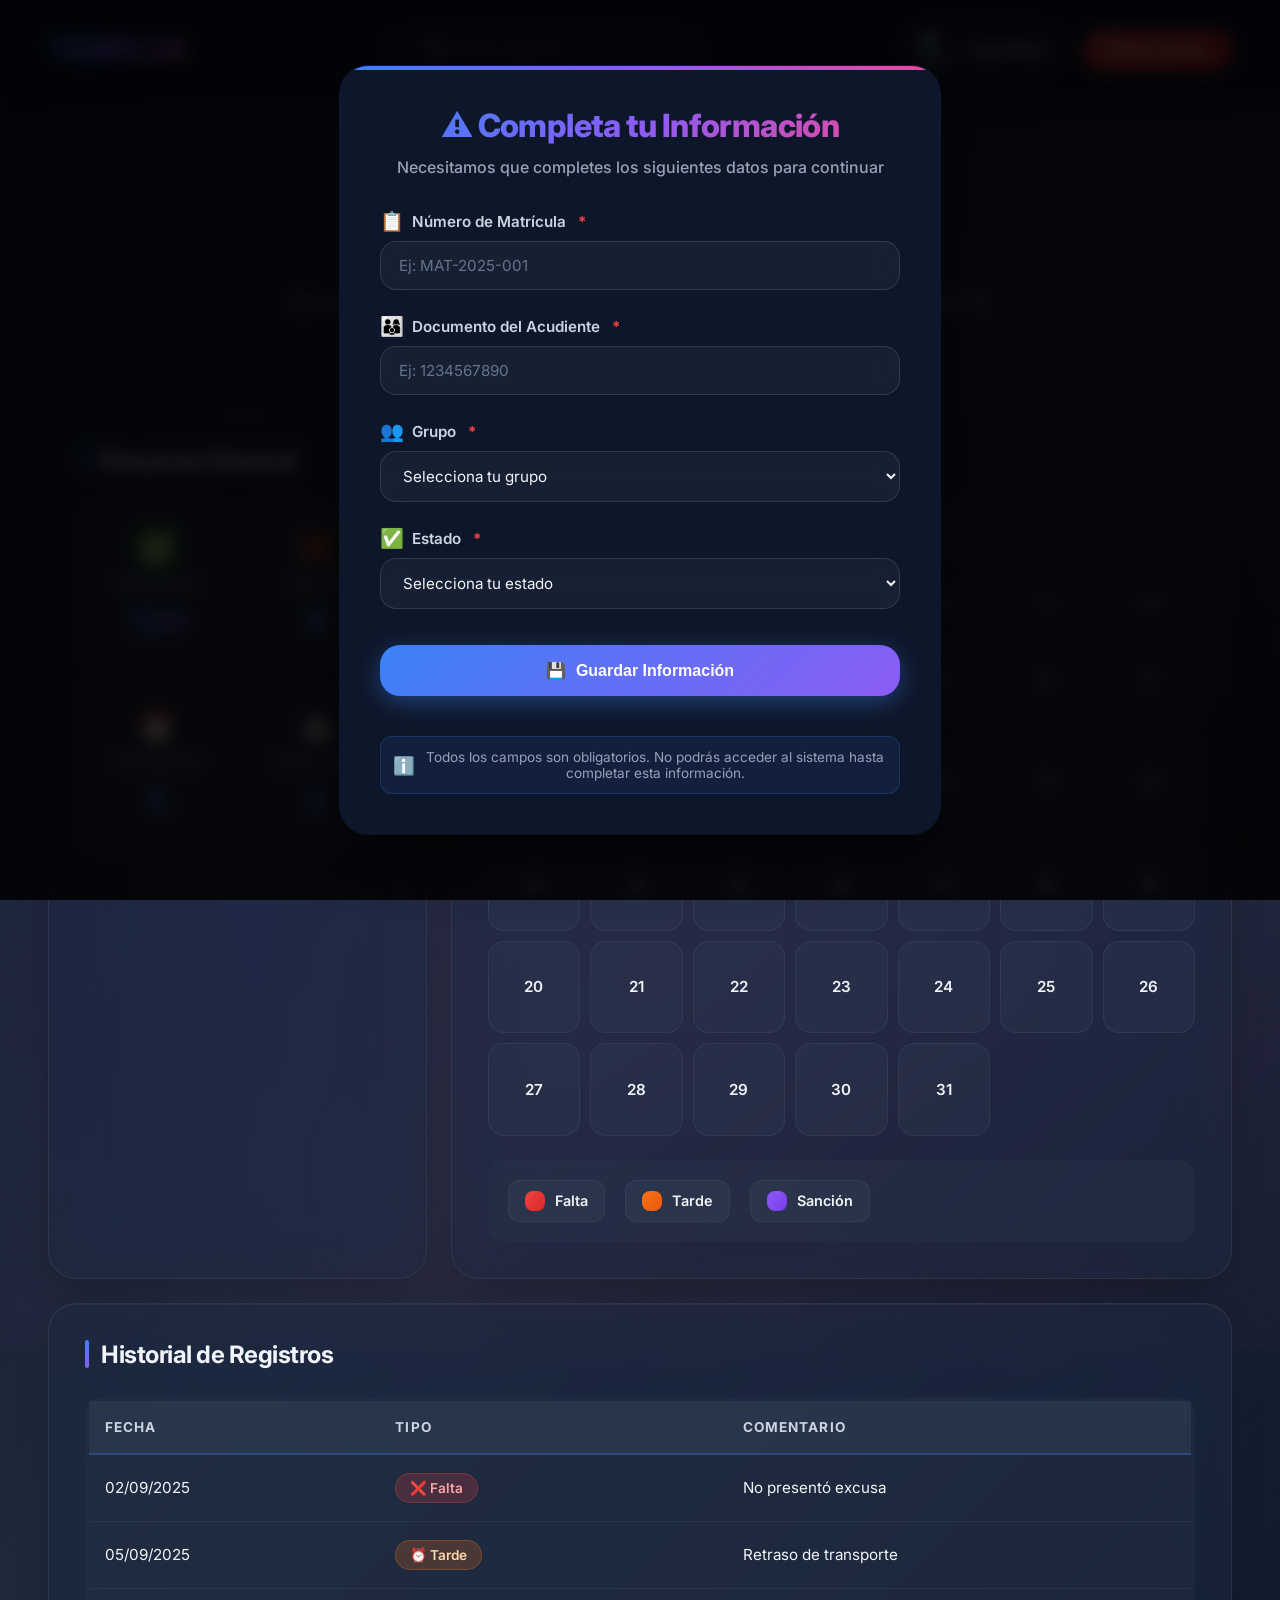
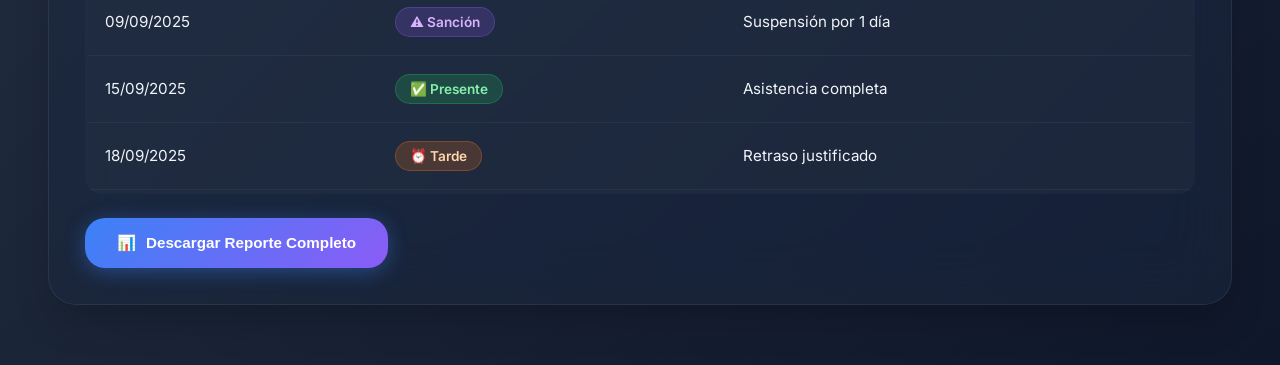
==== commit 4cd38c8b: "antes de agregar el teachable machine" ====
--- a/templus-main/pages/estudiante.html
+++ b/templus-main/pages/estudiante.html
@@ -31,6 +31,97 @@
         <p><b>Estado:</b> ✅ Activo</p>
     </div>
 
+    <!-- Modal para completar datos obligatorios -->
+    <div class="modal-overlay" id="modalDatos">
+        <div class="modal-container">
+            <div class="modal-header">
+                <h2>⚠️ Completa tu Información</h2>
+                <p>Necesitamos que completes los siguientes datos para continuar</p>
+            </div>
+            
+            <form class="modal-form" id="formCompletarDatos">
+                <div class="form-group">
+                    <label for="numeroMatricula">
+                        <span class="label-icon">📋</span>
+                        Número de Matrícula
+                        <span class="required">*</span>
+                    </label>
+                    <input 
+                        type="text" 
+                        id="numeroMatricula" 
+                        name="numeroMatricula" 
+                        placeholder="Ej: MAT-2025-001"
+                        required
+                    >
+                    <span class="error-message" id="errorMatricula"></span>
+                </div>
+
+                <div class="form-group">
+                    <label for="idAcudiente">
+                        <span class="label-icon">👨‍👩‍👦</span>
+                        Documento del Acudiente
+                        <span class="required">*</span>
+                    </label>
+                    <input 
+                        type="text" 
+                        id="idAcudiente" 
+                        name="idAcudiente" 
+                        placeholder="Ej: 1234567890"
+                        required
+                    >
+                    <span class="error-message" id="errorAcudiente"></span>
+                </div>
+
+                <div class="form-group">
+                    <label for="idGrupo">
+                        <span class="label-icon">👥</span>
+                        Grupo
+                        <span class="required">*</span>
+                    </label>
+                    <select id="idGrupo" name="idGrupo" required>
+                        <option value="">Selecciona tu grupo</option>
+                        <option value="1">11-A</option>
+                        <option value="2">11-B</option>
+                        <option value="3">11-C</option>
+                        <option value="4">10-A</option>
+                        <option value="5">10-B</option>
+                        <option value="6">9-A</option>
+                        <option value="7">9-B</option>
+                    </select>
+                    <span class="error-message" id="errorGrupo"></span>
+                </div>
+
+                <div class="form-group">
+                    <label for="idEstado">
+                        <span class="label-icon">✅</span>
+                        Estado
+                        <span class="required">*</span>
+                    </label>
+                    <select id="idEstado" name="idEstado" required>
+                        <option value="">Selecciona tu estado</option>
+                        <option value="1">Activo</option>
+                        <option value="2">Inactivo</option>
+                        <option value="3">En Proceso</option>
+                        <option value="4">Retirado</option>
+                    </select>
+                    <span class="error-message" id="errorEstado"></span>
+                </div>
+
+                <div class="form-actions">
+                    <button type="submit" class="btn-submit">
+                        <span>💾</span>
+                        Guardar Información
+                    </button>
+                </div>
+
+                <p class="form-note">
+                    <span>ℹ️</span>
+                    Todos los campos son obligatorios. No podrás acceder al sistema hasta completar esta información.
+                </p>
+            </form>
+        </div>
+    </div>
+
     <!-- HEADER -->
     <header>
         <h1>Panel del Estudiante</h1>
@@ -137,6 +228,6 @@
         </section>
     </main>
 
-    <script src="js/estudiante.js"></script>
+    <script src="../js/estudiante.js"></script>
 </body>
 </html>
--- a/templus-main/styles/estudiante.css
+++ b/templus-main/styles/estudiante.css
@@ -692,4 +692,253 @@
     .stats {
         grid-template-columns: 1fr;
     }
+
+    .modal-container {
+        width: 95%;
+        max-width: 500px;
+        padding: 24px;
+    }
+}
+
+/* ====== MODAL PARA COMPLETAR DATOS ====== */
+.modal-overlay {
+    position: fixed;
+    top: 0;
+    left: 0;
+    width: 100%;
+    height: 100%;
+    background: rgba(0, 0, 0, 0.85);
+    backdrop-filter: blur(8px);
+    display: flex;
+    align-items: center;
+    justify-content: center;
+    z-index: 10000;
+    opacity: 0;
+    visibility: hidden;
+    transition: all 0.3s ease;
+}
+
+.modal-overlay.active {
+    opacity: 1;
+    visibility: visible;
+}
+
+.modal-container {
+    background: rgba(15, 23, 42, 0.98);
+    backdrop-filter: blur(30px);
+    border-radius: 28px;
+    padding: 40px;
+    width: 90%;
+    max-width: 600px;
+    box-shadow: 
+        0 25px 60px -10px rgba(0, 0, 0, 0.6),
+        0 0 0 1px rgba(59, 130, 246, 0.2);
+    transform: scale(0.9) translateY(-20px);
+    transition: all 0.4s cubic-bezier(0.4, 0, 0.2, 1);
+    position: relative;
+    overflow: hidden;
+}
+
+.modal-overlay.active .modal-container {
+    transform: scale(1) translateY(0);
+}
+
+.modal-container::before {
+    content: '';
+    position: absolute;
+    top: 0;
+    left: 0;
+    right: 0;
+    height: 4px;
+    background: linear-gradient(90deg, #3b82f6, #8b5cf6, #ec4899);
+}
+
+.modal-header {
+    text-align: center;
+    margin-bottom: 32px;
+}
+
+.modal-header h2 {
+    font-size: 2rem;
+    font-weight: 800;
+    background: linear-gradient(135deg, #3b82f6, #8b5cf6, #ec4899);
+    -webkit-background-clip: text;
+    -webkit-text-fill-color: transparent;
+    background-clip: text;
+    margin-bottom: 12px;
+    letter-spacing: -0.02em;
+}
+
+.modal-header p {
+    color: #94a3b8;
+    font-size: 1rem;
+    font-weight: 500;
+}
+
+.modal-form {
+    display: flex;
+    flex-direction: column;
+    gap: 24px;
+}
+
+.form-group {
+    display: flex;
+    flex-direction: column;
+    gap: 8px;
+}
+
+.form-group label {
+    color: #cbd5e1;
+    font-weight: 600;
+    font-size: 0.95rem;
+    display: flex;
+    align-items: center;
+    gap: 8px;
+}
+
+.label-icon {
+    font-size: 1.2rem;
+}
+
+.required {
+    color: #ef4444;
+    font-weight: 700;
+    margin-left: 4px;
+}
+
+.form-group input,
+.form-group select {
+    padding: 14px 18px;
+    border-radius: 16px;
+    border: 1px solid rgba(148, 163, 184, 0.2);
+    outline: none;
+    background: rgba(30, 41, 59, 0.6);
+    backdrop-filter: blur(12px);
+    color: #f1f5f9;
+    font-size: 0.95rem;
+    font-family: 'Inter', sans-serif;
+    transition: all 0.3s ease;
+}
+
+.form-group input::placeholder {
+    color: #64748b;
+}
+
+.form-group input:focus,
+.form-group select:focus {
+    border-color: rgba(59, 130, 246, 0.5);
+    background: rgba(30, 41, 59, 0.8);
+    box-shadow: 0 0 0 4px rgba(59, 130, 246, 0.1), 0 8px 30px rgba(0, 0, 0, 0.2);
+    transform: translateY(-2px);
+}
+
+.form-group select {
+    cursor: pointer;
+}
+
+.form-group select option {
+    background: #1e293b;
+    color: #f1f5f9;
+    padding: 12px;
+}
+
+.error-message {
+    color: #ef4444;
+    font-size: 0.85rem;
+    font-weight: 500;
+    display: none;
+    margin-top: 4px;
+    padding-left: 8px;
+}
+
+.error-message.show {
+    display: block;
+    animation: errorShake 0.4s ease;
+}
+
+@keyframes errorShake {
+    0%, 100% { transform: translateX(0); }
+    25% { transform: translateX(-8px); }
+    75% { transform: translateX(8px); }
+}
+
+.form-group input.error,
+.form-group select.error {
+    border-color: #ef4444;
+    box-shadow: 0 0 0 4px rgba(239, 68, 68, 0.1);
+}
+
+.form-actions {
+    margin-top: 12px;
+}
+
+.btn-submit {
+    width: 100%;
+    display: flex;
+    align-items: center;
+    justify-content: center;
+    gap: 10px;
+    padding: 16px 32px;
+    background: linear-gradient(135deg, #3b82f6, #8b5cf6, #ec4899);
+    background-size: 200% 200%;
+    border: none;
+    border-radius: 20px;
+    color: white;
+    font-weight: 700;
+    font-size: 1rem;
+    cursor: pointer;
+    transition: all 0.4s cubic-bezier(0.4, 0, 0.2, 1);
+    box-shadow: 0 6px 25px rgba(59, 130, 246, 0.4);
+    position: relative;
+    overflow: hidden;
+}
+
+.btn-submit::before {
+    content: '';
+    position: absolute;
+    top: 0;
+    left: -100%;
+    width: 100%;
+    height: 100%;
+    background: linear-gradient(90deg, transparent, rgba(255,255,255,0.3), transparent);
+    transition: left 0.6s ease;
+}
+
+.btn-submit:hover::before {
+    left: 100%;
+}
+
+.btn-submit:hover {
+    transform: translateY(-3px);
+    box-shadow: 0 12px 35px rgba(59, 130, 246, 0.6);
+    background-position: 100% 0;
+}
+
+.btn-submit:active {
+    transform: translateY(-1px);
+}
+
+.btn-submit:disabled {
+    opacity: 0.6;
+    cursor: not-allowed;
+    transform: none;
+}
+
+.form-note {
+    text-align: center;
+    color: #94a3b8;
+    font-size: 0.85rem;
+    margin-top: 16px;
+    padding: 12px;
+    background: rgba(59, 130, 246, 0.1);
+    border-radius: 12px;
+    border: 1px solid rgba(59, 130, 246, 0.2);
+    display: flex;
+    align-items: center;
+    justify-content: center;
+    gap: 8px;
+}
+
+.form-note span {
+    font-size: 1.1rem;
 }
